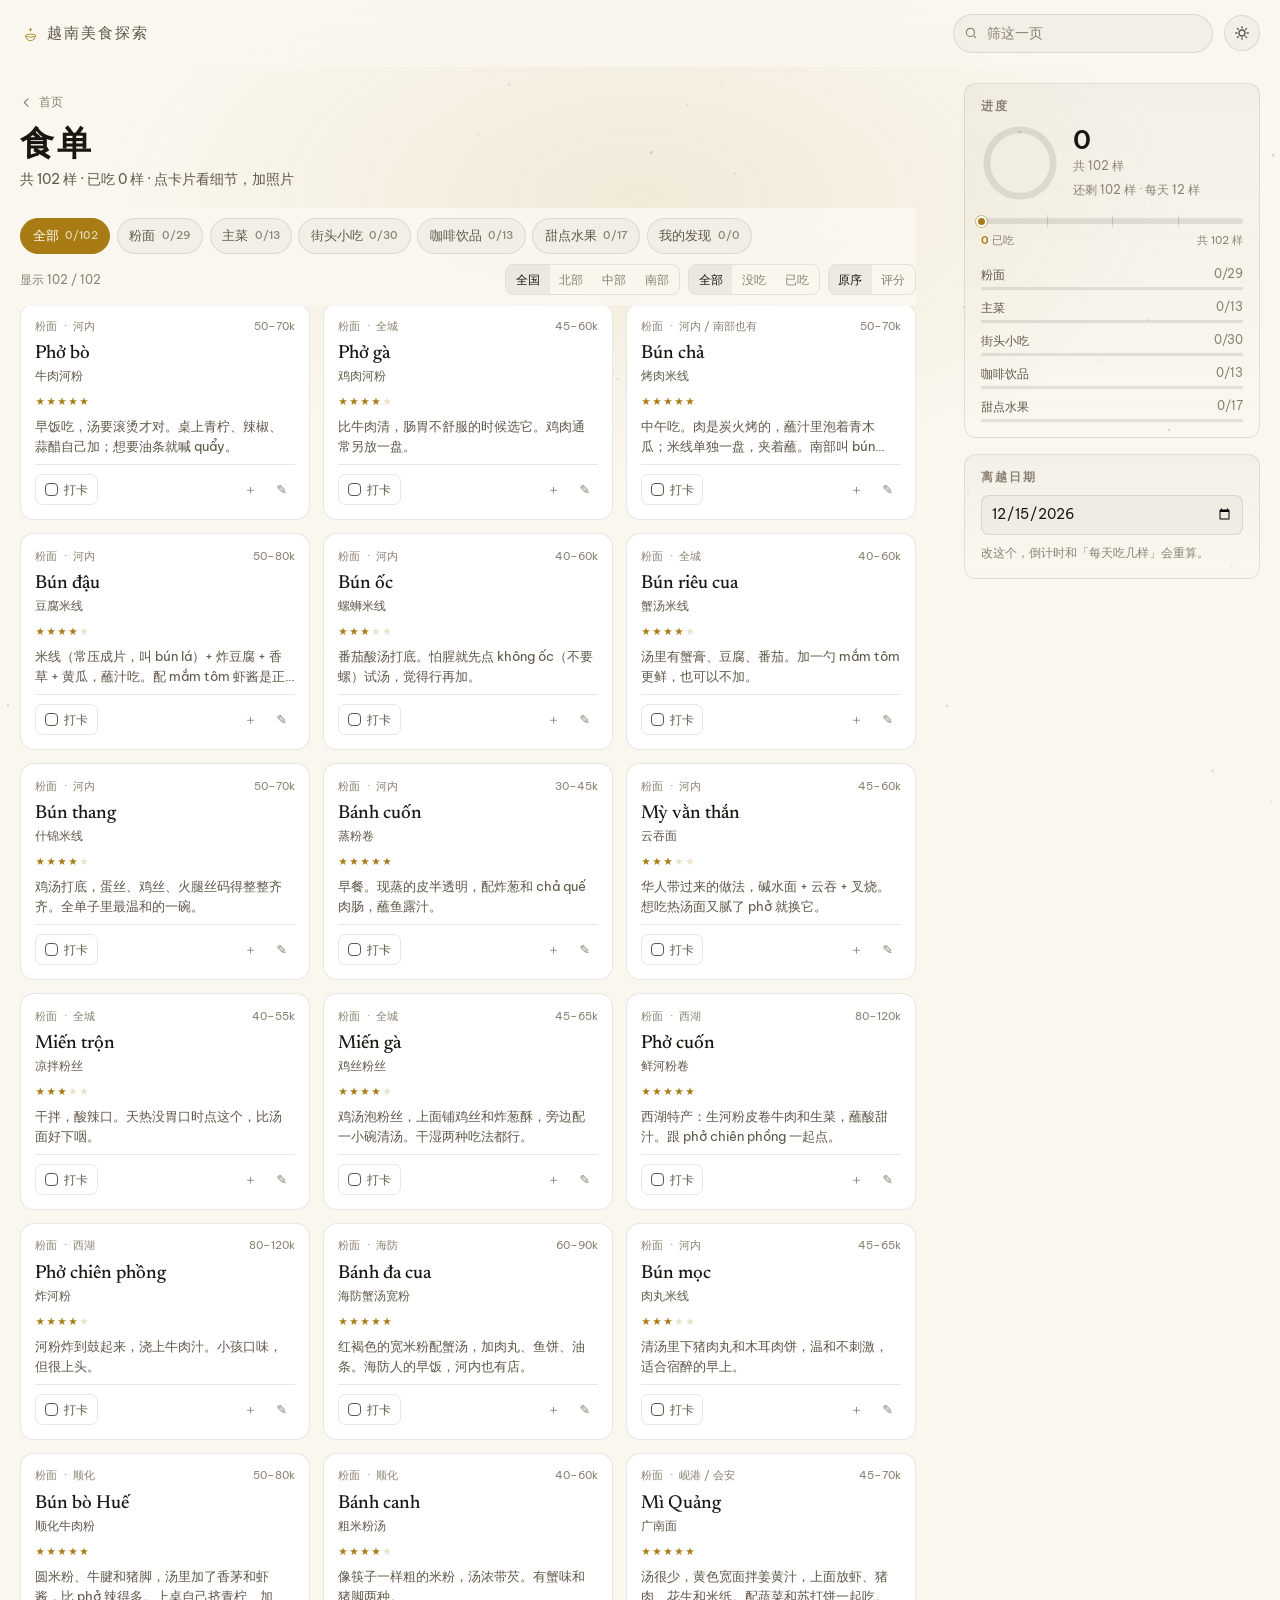
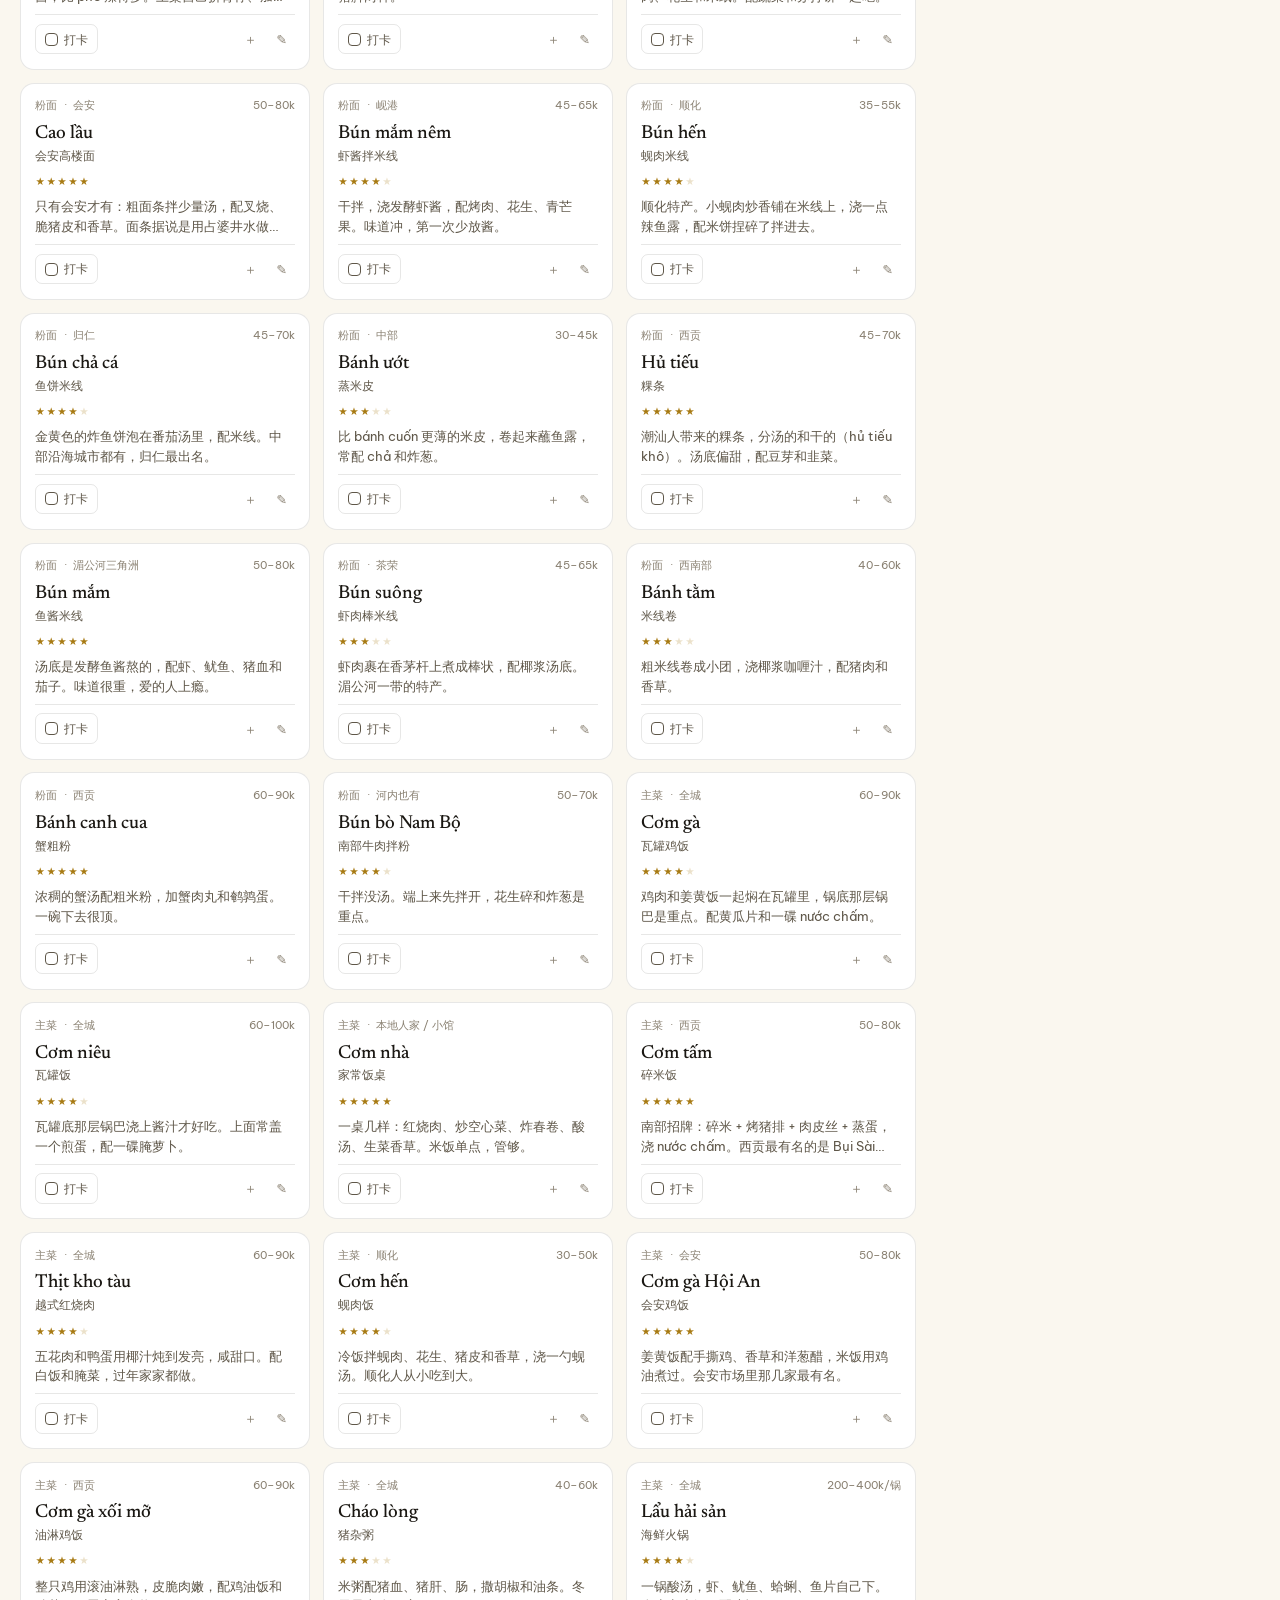
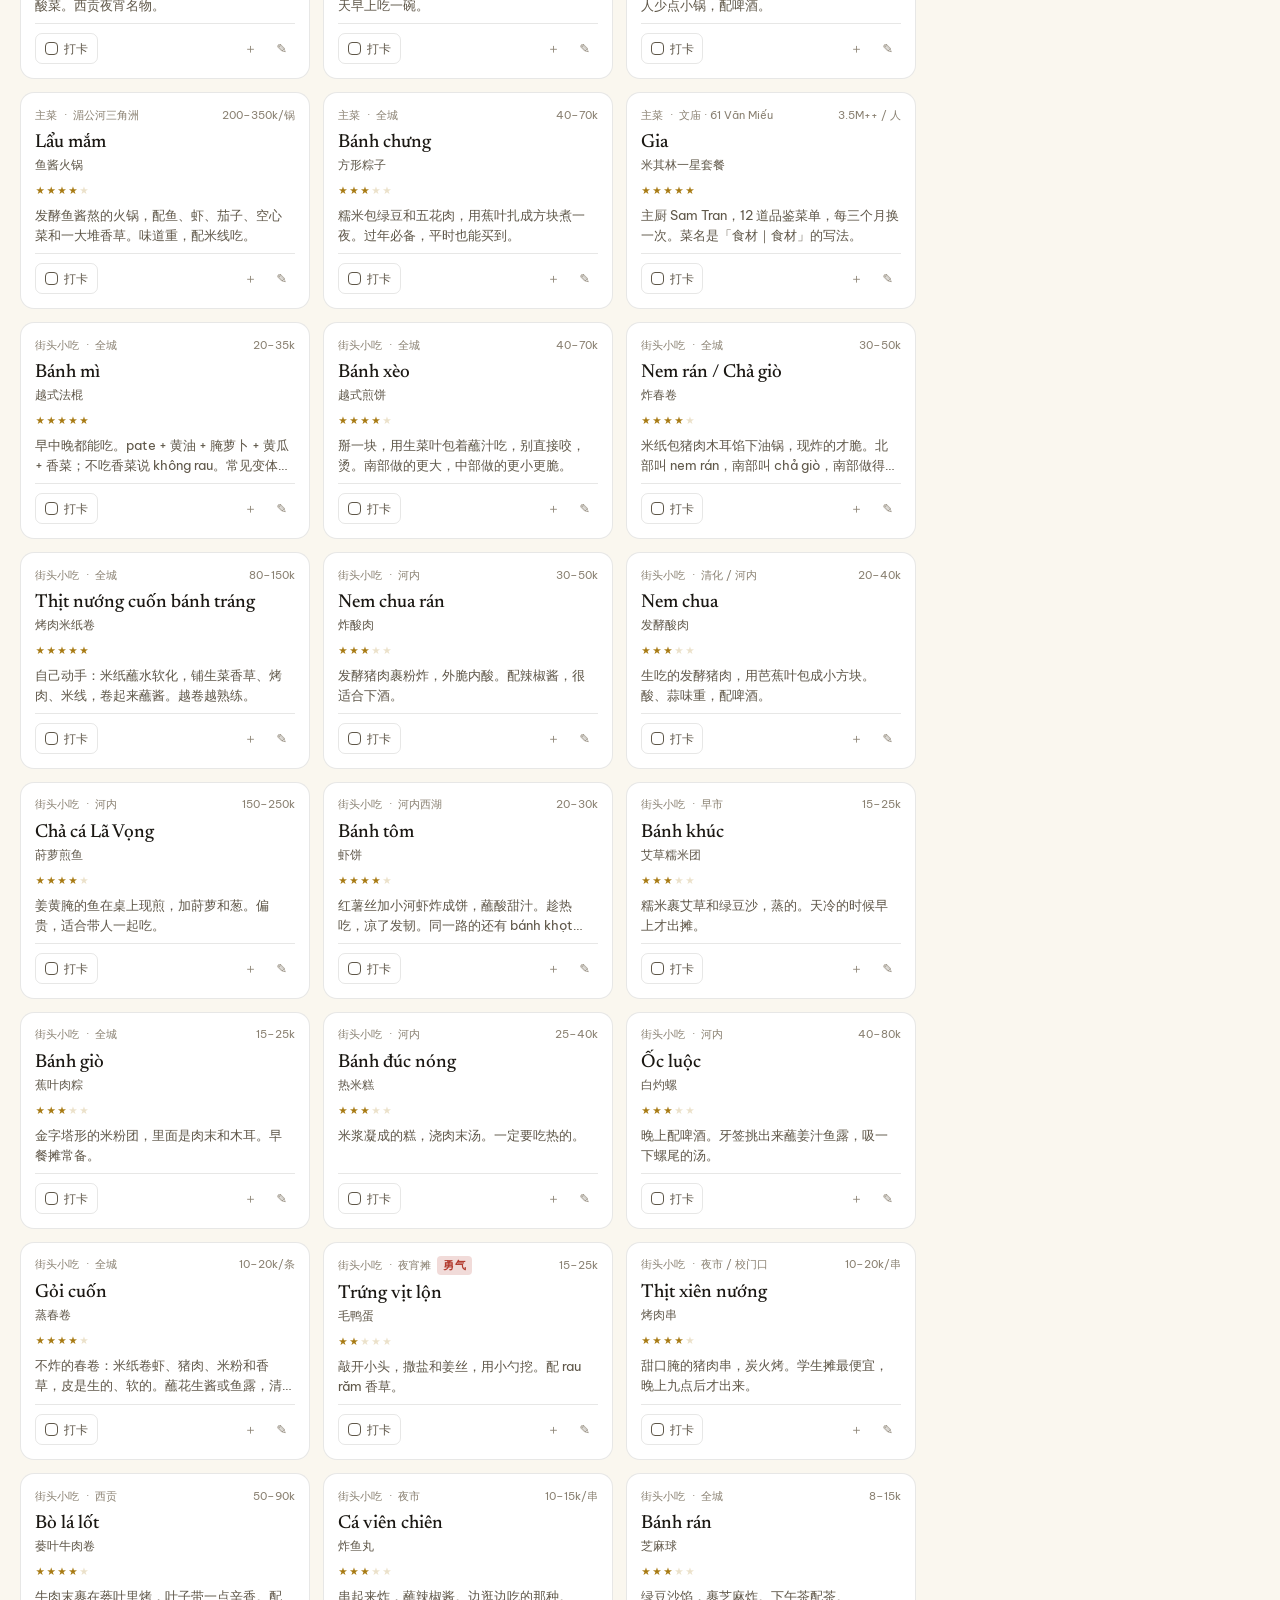
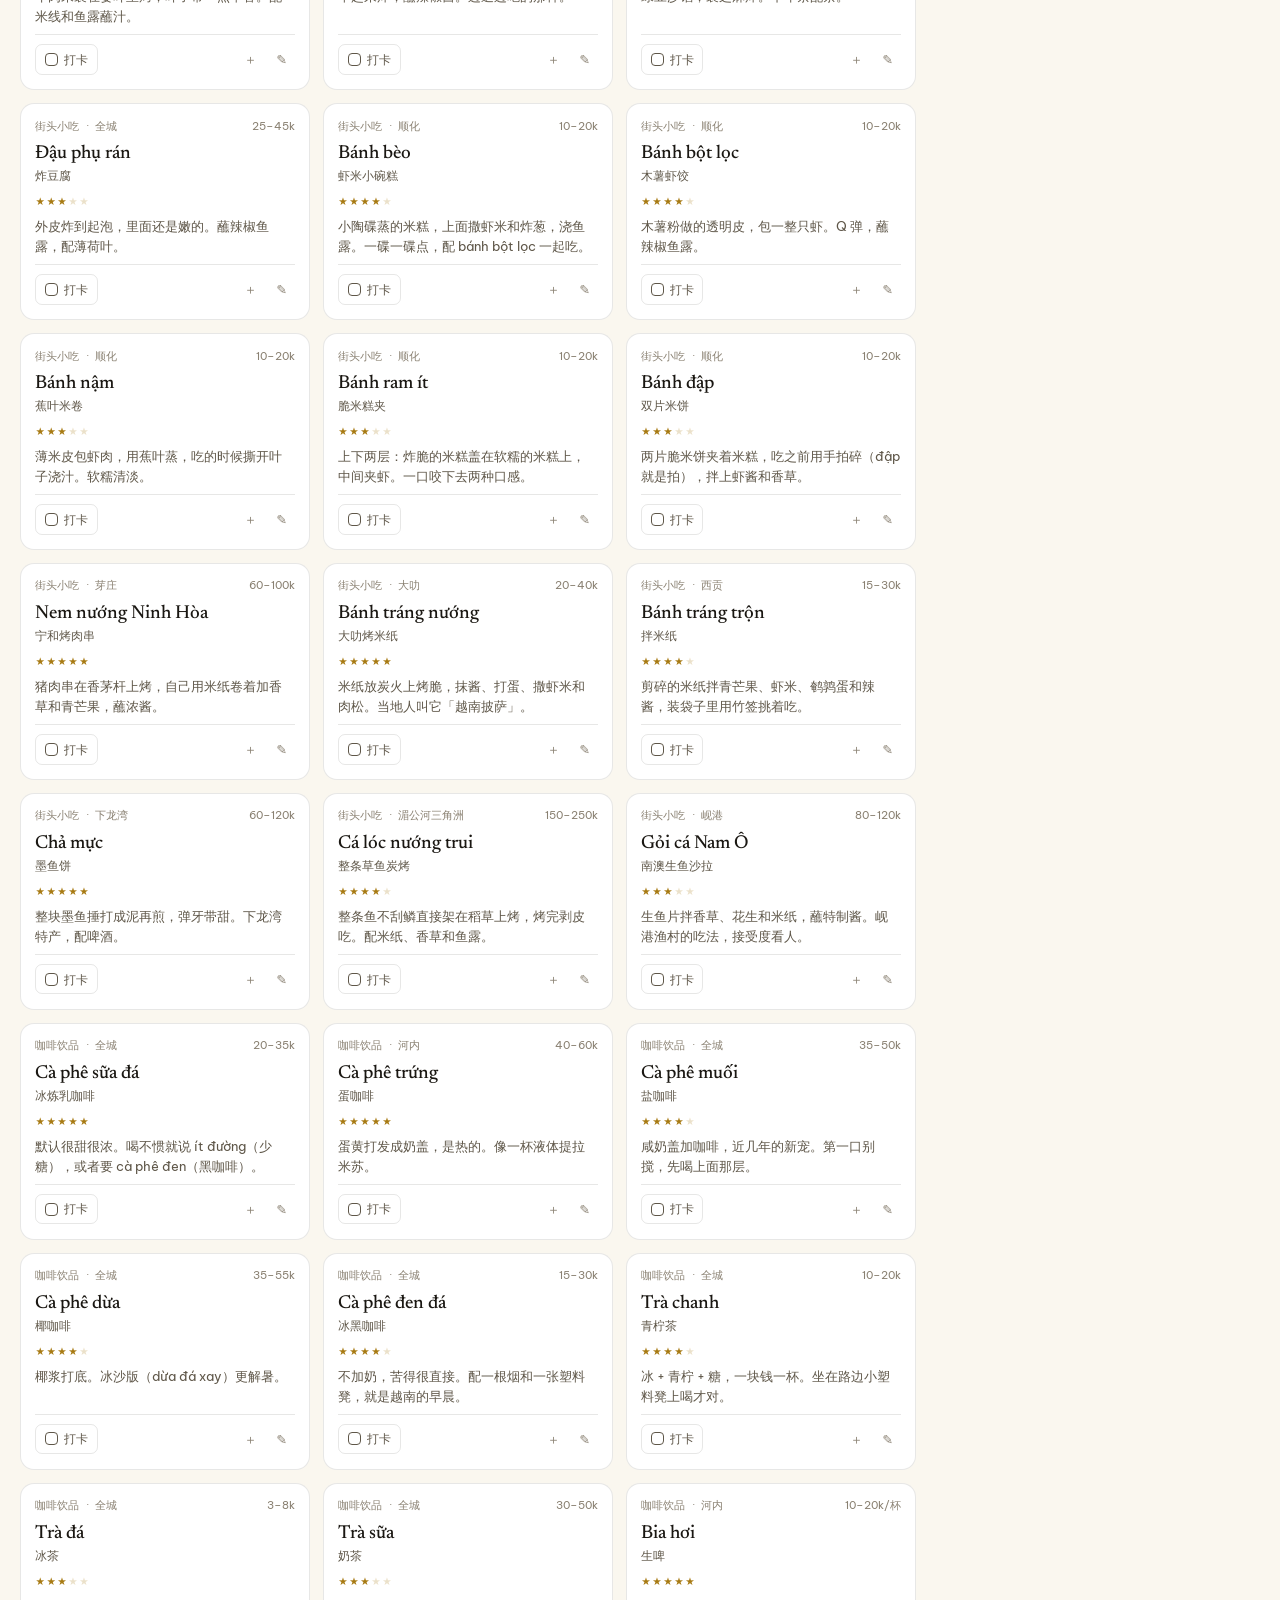
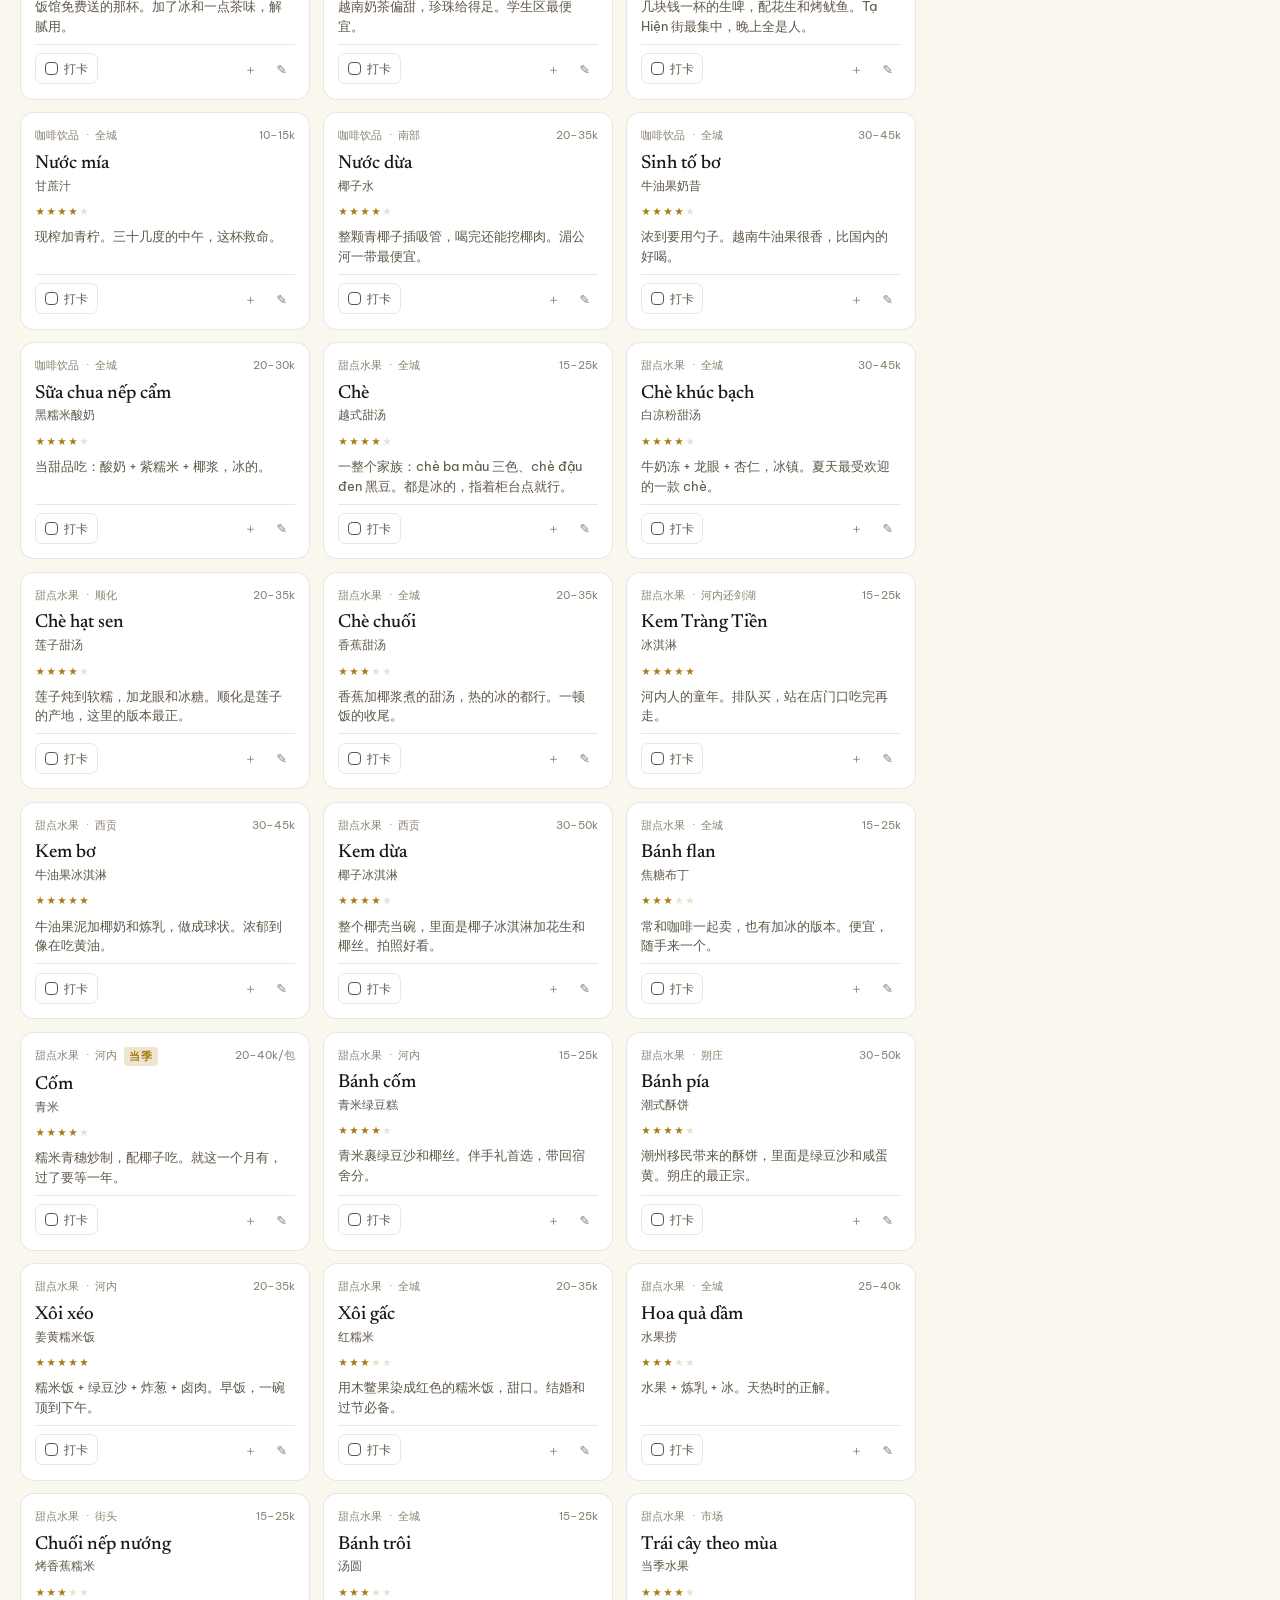
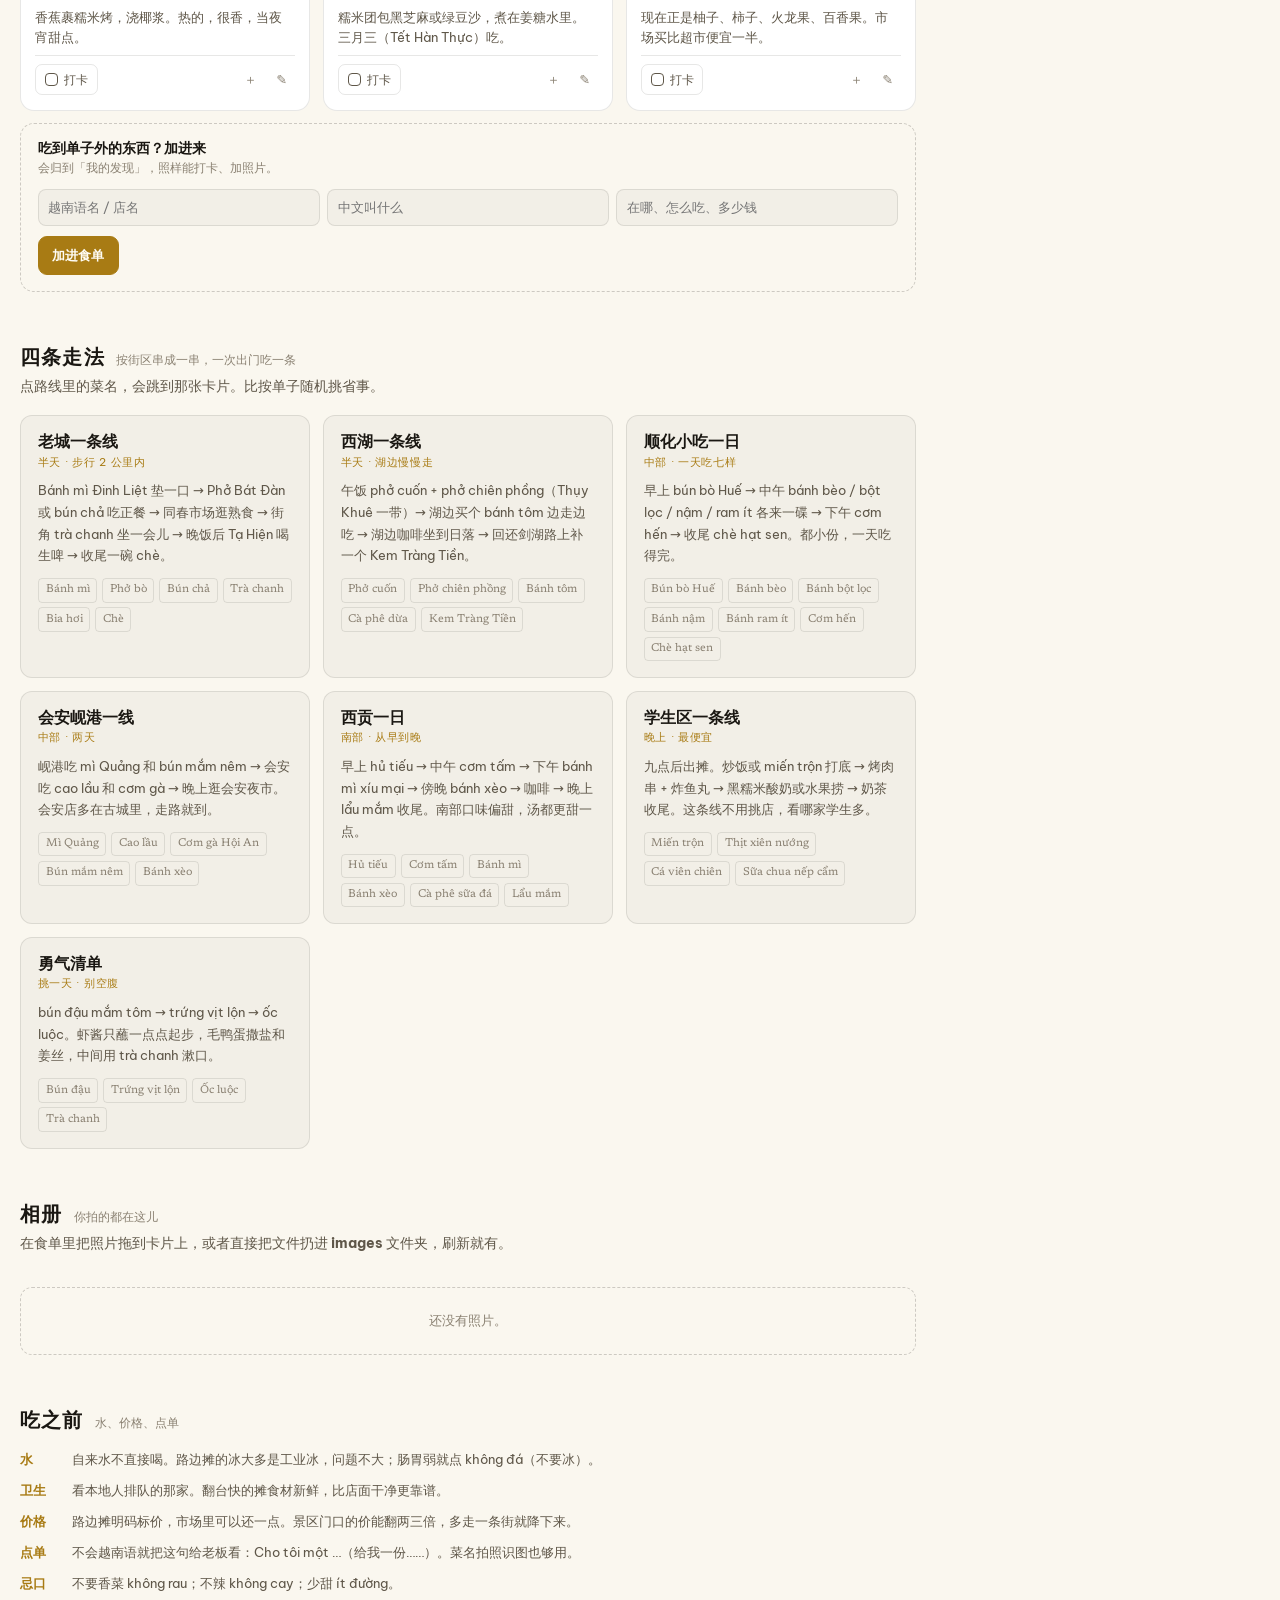
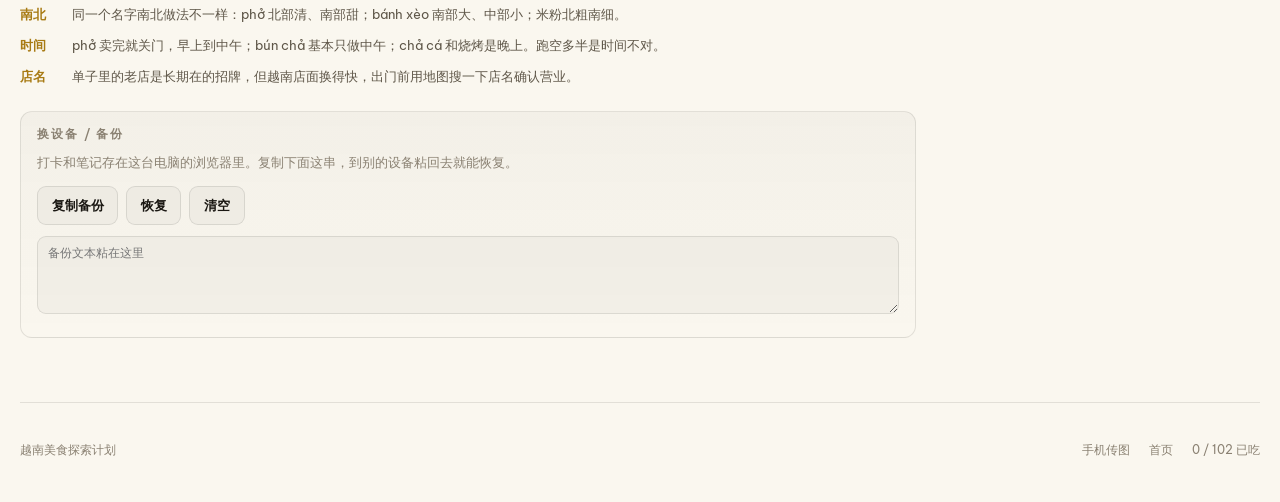
==== plan.html @ 971bc4b6 "越南食单 · 102 样越南吃食清单 静态站点，无框架无构建：首页进度、食单筛选/抽屉/相册、手机传图。 数据集中在 assets/data.js，附零依赖本地服务与照片加工脚本。  Co-Autho" ====
<!doctype html>
<html lang="zh-CN">
<head>
<meta charset="utf-8">
<meta name="viewport" content="width=device-width,initial-scale=1,viewport-fit=cover">
<title>食单 · 越南美食探索</title>
<meta name="theme-color" content="#0B0E0C">
<link rel="icon" href="assets/app.ico">
<link rel="preconnect" href="https://fonts.gstatic.com" crossorigin>
<link rel="stylesheet" href="https://fonts.googleapis.com/css2?family=Be+Vietnam+Pro:wght@300;400;500;600;700&family=Newsreader:wght@400;500;600&display=swap">
<link rel="stylesheet" href="assets/app.css">
<script>
  (function(){
    try{
      var s = localStorage.getItem("hn-theme");
      var d = s || (window.matchMedia("(prefers-color-scheme: dark)").matches ? "dark" : "light");
      document.documentElement.setAttribute("data-theme", d);
    }catch(e){ document.documentElement.setAttribute("data-theme","dark"); }
  })();
</script>
</head>
<body>
<canvas id="sky" aria-hidden="true"></canvas>
<div class="glow" aria-hidden="true"></div>

<header class="topbar">
  <a class="logotype" href="index.html">
    <svg viewBox="0 0 64 64" fill="none" aria-hidden="true">
      <path d="M32 8C32.9 14.2 34.8 16.1 41 17C34.8 17.9 32.9 19.8 32 26C31.1 19.8 29.2 17.9 23 17C29.2 16.1 31.1 14.2 32 8Z" fill="currentColor"/>
      <ellipse cx="32" cy="40" rx="19" ry="5.5" stroke="currentColor" stroke-width="3.2"/>
      <path d="M13 40a19 19 0 0 0 38 0" stroke="currentColor" stroke-width="3.2" stroke-linecap="round"/>
    </svg>
    <span class="lt">越南美食探索</span>
  </a>
  <div class="spacer"></div>
  <div class="search">
    <svg viewBox="0 0 24 24" fill="none" stroke="currentColor" stroke-width="2" aria-hidden="true">
      <circle cx="11" cy="11" r="7"/><path d="m20 20-3.5-3.5" stroke-linecap="round"/>
    </svg>
    <input id="q" type="search" placeholder="筛这一页" aria-label="按菜名筛选" autocomplete="off">
  </div>
  <button class="iconbtn" id="themeBtn" aria-label="切换主题">
    <svg viewBox="0 0 24 24" fill="none" stroke="currentColor" stroke-width="2" aria-hidden="true">
      <circle cx="12" cy="12" r="4.5"/><path d="M12 2.5v2M12 19.5v2M2.5 12h2M19.5 12h2M5.2 5.2l1.4 1.4M17.4 17.4l1.4 1.4M18.8 5.2l-1.4 1.4M6.6 17.4l-1.4 1.4" stroke-linecap="round"/>
    </svg>
  </button>
</header>

<div class="layout">
  <main id="list">
    <div class="page-head">
      <a class="crumb" href="index.html">
        <svg viewBox="0 0 24 24" fill="none" stroke="currentColor" stroke-width="2" aria-hidden="true">
          <path d="M15 5l-7 7 7 7" stroke-linecap="round" stroke-linejoin="round"/>
        </svg>
        首页
      </a>
      <h1>食单</h1>
      <p class="ph-sub" id="phSub">按街区筛，点卡片看细节，右下角加照片。</p>
    </div>

    <div class="toolbar">
      <div class="chips" id="chips" aria-label="按类别筛选"></div>
      <div class="tools-row">
        <span id="shown">—</span>
        <div class="seg" id="regionSeg" style="margin-left:auto">
          <button type="button" data-r="all" aria-pressed="true">全国</button>
          <button type="button" data-r="bac" aria-pressed="false">北部</button>
          <button type="button" data-r="trung" aria-pressed="false">中部</button>
          <button type="button" data-r="nam" aria-pressed="false">南部</button>
        </div>
        <div class="seg" id="viewSeg">
          <button type="button" data-v="all" aria-pressed="true">全部</button>
          <button type="button" data-v="left" aria-pressed="false">没吃</button>
          <button type="button" data-v="done" aria-pressed="false">已吃</button>
        </div>
        <div class="seg" id="sortSeg">
          <button type="button" data-s="default" aria-pressed="true">原序</button>
          <button type="button" data-s="rating" aria-pressed="false">评分</button>
        </div>
      </div>
    </div>

    <section class="grid" id="grid" aria-label="食单"></section>
    <p class="album-empty hidden" id="gridEmpty">这个筛选下什么都没有。</p>
    <div id="addWrap"></div>

    <section class="section" id="routes">
      <div class="section-head">
        <h2>四条走法</h2>
        <span class="sub">按街区串成一串，一次出门吃一条</span>
      </div>
      <p class="lead">点路线里的菜名，会跳到那张卡片。比按单子随机挑省事。</p>
      <div class="routes" id="routesWrap"></div>
    </section>

    <section class="section" id="album">
      <div class="section-head">
        <h2>相册</h2>
        <span class="sub">你拍的都在这儿</span>
      </div>
      <p class="lead">在食单里把照片拖到卡片上，或者直接把文件扔进 <b>images</b> 文件夹，刷新就有。</p>
      <div class="album" id="albumGrid"></div>
      <div class="album-empty" id="albumEmpty">还没有照片。</div>
    </section>

    <section class="section" id="about">
      <div class="section-head">
        <h2>吃之前</h2>
        <span class="sub">水、价格、点单</span>
      </div>
      <ul class="know" id="know"></ul>

      <div class="panel" style="margin-top:1.4rem">
        <h3>换设备 / 备份</h3>
        <p style="font-size:.8rem;color:var(--fg-3);line-height:1.65;margin-bottom:.8rem">
          打卡和笔记存在这台电脑的浏览器里。复制下面这串，到别的设备粘回去就能恢复。
        </p>
        <div class="drawer-actions">
          <button class="btn" type="button" id="btnCopy">复制备份</button>
          <button class="btn" type="button" id="btnRestore">恢复</button>
          <button class="btn" type="button" id="btnClear">清空</button>
        </div>
        <textarea id="backupBox" placeholder="备份文本粘在这里"
          style="width:100%;margin-top:.7rem;min-height:78px;resize:vertical;font-family:ui-monospace,Menlo,monospace;font-size:.72rem;background:var(--panel);border:1px solid var(--line);border-radius:9px;padding:.55rem .6rem;color:var(--fg)"></textarea>
      </div>
    </section>
  </main>

  <aside class="side">
    <div class="panel">
      <h3>进度</h3>
      <div class="ring-wrap">
        <svg class="ring" viewBox="0 0 80 80" aria-hidden="true">
          <circle class="tr" cx="40" cy="40" r="34"/>
          <circle class="ba" id="ringBar" cx="40" cy="40" r="34"
                  stroke-dasharray="213.63" stroke-dashoffset="213.63"/>
        </svg>
        <div class="ring-num">
          <b id="doneNum">0</b>
          <span>共 <span id="totalNum">52</span> 样</span>
          <span id="daysNum" style="display:block;margin-top:.2rem"></span>
        </div>
      </div>
      <div class="axis">
        <div class="axis-track">
          <i class="axis-fill" id="axisFill"></i>
          <i class="axis-tick" style="left:25%"></i>
          <i class="axis-tick" style="left:50%"></i>
          <i class="axis-tick" style="left:75%"></i>
          <b class="axis-dot" id="axisDot"></b>
        </div>
        <div class="axis-meta">
          <span><b id="axisDone">0</b> 已吃</span>
          <span id="axisTotal">共 0 样</span>
        </div>
      </div>
      <div class="bars" id="bars"></div>
    </div>

    <div class="panel">
      <h3>离越日期</h3>
      <input type="date" id="target" aria-label="离越日期"
        style="width:100%;padding:.45rem .55rem;font:inherit;font-size:.85rem;color:var(--fg);background:var(--panel);border:1px solid var(--line);border-radius:8px">
      <p style="font-size:.75rem;color:var(--fg-3);margin-top:.5rem;line-height:1.6">改这个，倒计时和「每天吃几样」会重算。</p>
    </div>
  </aside>
</div>

<footer>
  <span>越南美食探索计划</span>
  <span class="fsp"></span>
  <a href="upload.html">手机传图</a>
  <a href="index.html">首页</a>
  <span id="fCount"></span>
</footer>

<div class="scrim" id="scrim"></div>
<aside class="drawer" id="drawer" role="dialog" aria-modal="true" aria-labelledby="drawerTitle"></aside>

<script src="assets/data.js"></script>
<script src="assets/app.js"></script>
<script src="assets/plan.js"></script>
</body>
</html>
---- assets/app.css ----
/* ═══════════════════════════════════════════════
   越南食单 · 样式
   骨架参考星辰阁：星野底、居中徽记、入口卡片、右侧面板。
   配色取自河内夜市：黑绿夜底 + 招牌金 + 辣椒红 + 搪瓷绿。
   ═══════════════════════════════════════════════ */

:root{
  --bg:#0B0E0C;
  --bg-2:#101511;
  --panel:rgba(255,255,255,.045);
  --panel-2:rgba(255,255,255,.075);
  --card-bg:#111610;
  --card-hover:#161D15;
  --solid:#141A15;
  --line:rgba(255,255,255,.10);
  --line-2:rgba(255,255,255,.19);
  --fg:#F2EEE4;
  --fg-2:#A8A395;
  --fg-3:#74776B;
  --gold:#D9A94A;
  --gold-2:#F0CE86;
  --chili:#E4654E;
  --jade:#54BA97;
  --shadow:0 26px 70px -34px rgba(0,0,0,.95);
  --r:14px;
  --f-ui:"Be Vietnam Pro","PingFang SC","Microsoft YaHei",system-ui,-apple-system,sans-serif;
  --f-vn:"Newsreader","Be Vietnam Pro","Songti SC",Georgia,serif;
  --f-sign:"Songti SC","Noto Serif SC","Source Han Serif SC","SimSun",serif;
  color-scheme:dark;
}
@media (prefers-color-scheme: light){
  :root:not([data-theme="dark"]){
    --bg:#FAF7EF; --bg-2:#FFFFFF; --panel:rgba(26,23,18,.032); --panel-2:rgba(26,23,18,.06);
    --card-bg:#FFFFFF; --card-hover:#FFFDF6;
    --solid:#FFFFFF; --line:rgba(26,23,18,.10); --line-2:rgba(26,23,18,.20);
    --fg:#1A1712; --fg-2:#5F5749; --fg-3:#8A8172;
    --gold:#A87B14; --gold-2:#8A6410; --chili:#B23A2E; --jade:#12654A;
    --shadow:0 22px 55px -36px rgba(26,23,18,.6);
    color-scheme:light;
  }
}
:root[data-theme="light"]{
  --bg:#FAF7EF; --bg-2:#FFFFFF; --panel:rgba(26,23,18,.032); --panel-2:rgba(26,23,18,.06);
  --card-bg:#FFFFFF; --card-hover:#FFFDF6;
  --solid:#FFFFFF; --line:rgba(26,23,18,.10); --line-2:rgba(26,23,18,.20);
  --fg:#1A1712; --fg-2:#5F5749; --fg-3:#8A8172;
  --gold:#A87B14; --gold-2:#8A6410; --chili:#B23A2E; --jade:#12654A;
  --shadow:0 22px 55px -36px rgba(26,23,18,.6);
  color-scheme:light;
}

*,*::before,*::after{box-sizing:border-box}
html{scroll-behavior:smooth;overflow-x:hidden}
body{
  margin:0;background:var(--bg);color:var(--fg);
  font-family:var(--f-ui);font-size:16px;line-height:1.6;
  -webkit-font-smoothing:antialiased;
  padding-left:max(16px,env(safe-area-inset-left,0px));
  padding-right:max(16px,env(safe-area-inset-right,0px));
  overflow-x:hidden;
}
h1,h2,h3{margin:0;line-height:1.18;text-wrap:balance}
p{margin:0}
ul,ol{margin:0;padding:0;list-style:none}
a{color:inherit;text-decoration:none}
button{font:inherit;color:inherit;background:none;border:0;cursor:pointer}
img{display:block;max-width:100%}
:focus-visible{outline:2px solid var(--gold);outline-offset:3px;border-radius:6px}

/* ── 背景 ── */
#sky{position:fixed;inset:0;width:100%;height:100%;z-index:0;pointer-events:none;opacity:.85}
.glow{
  position:fixed;inset:0;z-index:0;pointer-events:none;
  background:
    radial-gradient(60% 45% at 50% 22%, color-mix(in srgb, var(--gold) 9%, transparent), transparent 70%),
    radial-gradient(120% 80% at 50% 120%, rgba(0,0,0,.55), transparent 60%);
}
:root[data-theme="light"] .glow{
  background:
    radial-gradient(60% 45% at 50% 22%, color-mix(in srgb, var(--gold) 10%, transparent), transparent 70%);
}

/* ── 顶栏 ── */
.topbar{
  position:sticky;top:0;z-index:40;
  display:flex;align-items:center;gap:.7rem;
  max-width:1240px;margin:0 auto;
  padding-block:.85rem;
  background:color-mix(in srgb, var(--bg) 82%, transparent);
  backdrop-filter:blur(14px);
}
.logotype{
  display:inline-flex;align-items:center;gap:.5rem;
  flex:0 1 auto;min-width:0;
  font-family:var(--f-sign);font-size:.95rem;letter-spacing:.14em;color:var(--fg-2);
  padding:.35rem .1rem;transition:color .2s;
}
.logotype .lt{white-space:nowrap}
.logotype:hover{color:var(--fg)}
.logotype svg{width:17px;height:17px;flex:0 0 auto;color:var(--gold)}
.spacer{flex:1}

.search{position:relative;flex:1 1 200px;min-width:0;max-width:260px}
.search input{
  width:100%;padding:.5rem .7rem .5rem 2.1rem;
  font:inherit;font-size:.85rem;color:var(--fg);
  background:var(--panel);border:1px solid var(--line);border-radius:999px;
  transition:border-color .2s,background .2s;
}
.search input::placeholder{color:var(--fg-3)}
.search input:focus{
  outline:none;border-color:var(--line-2);background:var(--panel-2);
}
.search svg{
  position:absolute;left:.72rem;top:50%;transform:translateY(-50%);
  width:14px;height:14px;color:var(--fg-3);pointer-events:none;
}
.suggest{
  position:absolute;top:calc(100% + .45rem);left:0;right:0;z-index:60;
  background:var(--solid);border:1px solid var(--line);border-radius:12px;
  box-shadow:var(--shadow);overflow:hidden;
}
.suggest button{
  display:flex;align-items:baseline;gap:.6rem;width:100%;text-align:left;
  padding:.55rem .75rem;border-bottom:1px solid var(--line);
}
.suggest button:last-child{border-bottom:0}
.suggest button:hover,.suggest button[aria-selected="true"]{background:var(--panel-2)}
.suggest .sv{font-family:var(--f-vn);font-size:.95rem}
.suggest .sz{font-size:.75rem;color:var(--fg-3);margin-left:auto;white-space:nowrap}
.suggest .empty{padding:.7rem .75rem;font-size:.8rem;color:var(--fg-3)}

.iconbtn{
  flex:0 0 auto;display:grid;place-items:center;
  width:36px;height:36px;border-radius:999px;
  border:1px solid var(--line);background:var(--panel);
  color:var(--fg-2);transition:.2s;
}
.iconbtn:hover{border-color:var(--line-2);color:var(--fg);background:var(--panel-2)}
.iconbtn svg{width:16px;height:16px}

@media (max-width:640px){
  .logotype .lt{display:none}
  .search{max-width:none;flex:1 1 auto}
}

/* ── 版式 ── */
.layout{
  position:relative;z-index:1;
  max-width:1240px;margin:0 auto;
  display:grid;grid-template-columns:minmax(0,1fr);
  gap:2rem;
  padding-block:1rem 4rem;
}
@media (min-width:1080px){
  .layout{grid-template-columns:minmax(0,1fr) 296px;gap:3rem}
}
/* 首页：左右各留一栏，中间那栏严格对齐屏幕中线 */
@media (min-width:1300px){
  .layout-home{
    max-width:1400px;
    grid-template-columns:280px minmax(0,1fr) 280px;
    gap:2rem;
  }
  .layout-home > .stage{grid-column:2}
  .layout-home > .side{grid-column:3}
}
@media (min-width:1300px){
  body.home .topbar,
  body.home footer{max-width:1400px}
}

/* ═══ 首页 ═══ */
.stage{
  display:flex;flex-direction:column;align-items:center;
  padding-block:clamp(1.5rem,6vh,4rem) 2rem;
  text-align:center;
}
.mark{width:74px;height:74px;color:var(--gold);margin-bottom:1.3rem;
  filter:drop-shadow(0 0 22px color-mix(in srgb, var(--gold) 42%, transparent));
  animation:float 7s ease-in-out infinite}
@keyframes float{0%,100%{transform:translateY(0)}50%{transform:translateY(-7px)}}

.site-title{
  font-family:var(--f-sign);
  font-size:clamp(2.5rem,7.4vw,3.9rem);
  font-weight:600;letter-spacing:.2em;text-indent:.2em;
  color:var(--fg);
}
.tagline{
  margin-top:.75rem;font-size:.86rem;letter-spacing:.16em;
  color:var(--fg-3);
}
.stage-rule{
  width:min(560px,100%);height:1px;margin:1.9rem 0;
  background:linear-gradient(90deg,transparent,var(--line-2),transparent);
}

.entries{
  display:grid;gap:.85rem;width:100%;max-width:730px;
  grid-template-columns:repeat(3,minmax(0,1fr));
}
@media (max-width:620px){ .entries{grid-template-columns:1fr} }

.entry{
  position:relative;display:flex;flex-direction:column;gap:.3rem;
  padding:1.15rem 1.1rem 1.2rem;text-align:left;
  border:1px solid var(--line);border-radius:var(--r);
  background:var(--panel);
  transition:transform .25s cubic-bezier(.2,.7,.3,1),border-color .25s,background .25s,box-shadow .25s;
  overflow:hidden;
}
.entry::after{
  content:"";position:absolute;inset:0;border-radius:var(--r);
  background:radial-gradient(120% 90% at 50% 0%, color-mix(in srgb, var(--gold) 12%, transparent), transparent 65%);
  opacity:0;transition:opacity .3s;pointer-events:none;
}
.entry:hover{transform:translateY(-4px);border-color:color-mix(in srgb, var(--gold) 50%, var(--line));box-shadow:var(--shadow)}
.entry:hover::after{opacity:1}
.entry .en{font-size:1.02rem;font-weight:600}
.entry .ec{font-size:.76rem;color:var(--fg-3);letter-spacing:.04em}
.entry .en em{
  font-style:normal;font-size:.7rem;color:var(--gold);
  margin-left:.45rem;letter-spacing:.08em;font-variant-numeric:tabular-nums;
}

.subnav{
  display:flex;flex-wrap:wrap;justify-content:center;gap:.4rem .9rem;
  margin-top:1.7rem;font-size:.86rem;
}
.subnav a{
  padding:.35rem .2rem;color:var(--fg-2);border-bottom:1px solid transparent;
  transition:.2s;
}
.subnav a:hover{color:var(--fg);border-bottom-color:var(--gold)}
.subnav a .k{
  font-size:.72rem;color:var(--fg-3);border:1px solid var(--line);
  padding:.05rem .32rem;border-radius:4px;margin-left:.3rem;
}

/* 今日推荐 */
.picks{width:100%;max-width:820px;margin-top:2.6rem;text-align:left}
.picks h2{
  font-size:.74rem;letter-spacing:.2em;color:var(--fg-3);
  font-weight:600;text-transform:uppercase;
}
.pick-row{
  display:grid;gap:.65rem;margin-top:.8rem;
  grid-template-columns:repeat(3,minmax(0,1fr));
}
@media (max-width:620px){ .pick-row{grid-template-columns:repeat(2,minmax(0,1fr))} }
.pick{
  display:flex;flex-direction:column;gap:.15rem;
  padding:.7rem .8rem;border:1px solid var(--line);border-radius:10px;
  background:var(--panel);transition:.2s;text-align:left;
}
.pick:hover{border-color:var(--line-2);background:var(--panel-2);transform:translateY(-2px)}
.pick .pv{font-family:var(--f-vn);font-size:1rem}
.pick .pz{font-size:.72rem;color:var(--fg-3)}

/* ── 右侧面板 ── */
.side{display:flex;flex-direction:column;gap:1rem}
@media (min-width:1080px){
  .side{position:sticky;top:calc(env(safe-area-inset-top,0px) + 4.6rem);align-self:start}
}
.panel{
  border:1px solid var(--line);border-radius:12px;padding:.95rem 1rem;
  background:linear-gradient(180deg,var(--panel),transparent);
}
.panel h3{
  font-size:.74rem;letter-spacing:.16em;color:var(--fg-3);
  font-weight:600;text-transform:uppercase;margin-bottom:.7rem;
}
.ring-wrap{display:flex;align-items:center;gap:.9rem}
.ring{width:78px;height:78px;flex:0 0 auto;transform:rotate(-90deg)}
.ring circle{fill:none;stroke-width:7}
.ring .tr{stroke:var(--line)}
.ring .ba{stroke:var(--gold);stroke-linecap:round;transition:stroke-dashoffset .7s cubic-bezier(.2,.7,.3,1)}
.ring-num{font-variant-numeric:tabular-nums}
.ring-num b{display:block;font-size:1.6rem;font-weight:600;line-height:1}
.ring-num span{font-size:.72rem;color:var(--fg-3)}

/* 进度轴 */
.axis{margin-top:1rem}
.axis-track{
  position:relative;height:6px;border-radius:3px;background:var(--line);
}
.axis-fill{
  position:absolute;left:0;top:0;bottom:0;width:0;border-radius:3px;
  background:linear-gradient(90deg, color-mix(in srgb, var(--gold) 55%, transparent), var(--gold));
  transition:width .7s cubic-bezier(.2,.7,.3,1);
}
.axis-dot{
  position:absolute;top:50%;left:0;width:11px;height:11px;
  margin:-5.5px 0 0 -5.5px;border-radius:50%;
  background:var(--gold);border:2px solid var(--card-bg);
  box-shadow:0 0 0 1px color-mix(in srgb, var(--gold) 50%, transparent);
  transition:left .7s cubic-bezier(.2,.7,.3,1);
}
.axis-tick{
  position:absolute;top:-3px;width:1px;height:12px;
  background:var(--line-2);opacity:.7;
}
.axis-meta{
  display:flex;justify-content:space-between;margin-top:.5rem;
  font-size:.7rem;color:var(--fg-3);font-variant-numeric:tabular-nums;
}
.axis-meta b{color:var(--gold);font-weight:600}

.bars{display:flex;flex-direction:column;gap:.5rem;margin-top:.95rem}
.bar-row{display:grid;grid-template-columns:1fr auto;gap:.15rem .5rem;font-size:.76rem;color:var(--fg-2)}
.bar-track{grid-column:1/-1;height:3px;border-radius:2px;background:var(--line);overflow:hidden}
.bar-fill{display:block;height:100%;background:var(--gold);border-radius:2px;transition:width .7s cubic-bezier(.2,.7,.3,1)}
.bar-row .n{font-variant-numeric:tabular-nums;color:var(--fg-3);font-size:.72rem}

.recent{display:flex;flex-direction:column;gap:.1rem}
.recent li{
  display:flex;justify-content:space-between;gap:.5rem;align-items:baseline;
  padding:.36rem 0;font-size:.8rem;border-bottom:1px solid var(--line);
}
.recent li:last-child{border-bottom:0}
.recent .rn{font-family:var(--f-vn);font-size:.88rem;min-width:0;overflow:hidden;text-overflow:ellipsis;white-space:nowrap}
.recent .rt{color:var(--fg-3);font-size:.7rem;flex:0 0 auto;font-variant-numeric:tabular-nums}
.recent .none{color:var(--fg-3);font-size:.8rem;padding:.3rem 0}

/* ═══ 食单页 ═══ */
.page-head{padding-block:.5rem 1.1rem}
.crumb{
  display:inline-flex;align-items:center;gap:.35rem;
  font-size:.78rem;color:var(--fg-3);margin-bottom:.7rem;
}
.crumb:hover{color:var(--fg)}
.crumb svg{width:13px;height:13px}
.page-head h1{
  font-family:var(--f-sign);font-size:clamp(1.6rem,4vw,2.1rem);
  font-weight:600;letter-spacing:.1em;
}
.page-head .ph-sub{margin-top:.35rem;font-size:.85rem;color:var(--fg-2)}

.toolbar{
  position:sticky;top:calc(env(safe-area-inset-top,0px) + 3.65rem);z-index:30;
  display:flex;flex-direction:column;gap:.55rem;
  padding-block:.6rem .7rem;margin-bottom:-.2rem;
  background:color-mix(in srgb, var(--bg) 88%, transparent);
  backdrop-filter:blur(14px);
}
.chips{display:flex;gap:.4rem;overflow-x:auto;scrollbar-width:none;padding-bottom:2px}
.chips::-webkit-scrollbar{display:none}
.chip{
  flex:0 0 auto;display:inline-flex;align-items:center;gap:.4rem;
  padding:.4rem .72rem;border-radius:999px;white-space:nowrap;
  border:1px solid var(--line);background:var(--panel);color:var(--fg-2);
  font-size:.82rem;font-weight:500;transition:.2s;
}
.chip:hover{border-color:var(--line-2);color:var(--fg)}
.chip[aria-pressed="true"]{background:var(--gold);border-color:var(--gold);color:#1A1408}
:root[data-theme="light"] .chip[aria-pressed="true"]{color:#FFFDF6}
.chip .cnt{font-size:.7rem;opacity:.7;font-variant-numeric:tabular-nums}
.tools-row{display:flex;align-items:center;gap:.5rem;flex-wrap:wrap;font-size:.78rem;color:var(--fg-3)}
.seg{display:inline-flex;border:1px solid var(--line);border-radius:8px;overflow:hidden}
.seg button{padding:.3rem .6rem;font-size:.75rem;color:var(--fg-3);transition:.2s}
.seg button[aria-pressed="true"]{background:var(--panel-2);color:var(--fg)}
.seg button:hover{color:var(--fg)}

.grid{
  display:grid;gap:.8rem;
  grid-template-columns:repeat(auto-fill,minmax(min(100%,252px),1fr));
  align-items:stretch;
}

.card{
  position:relative;display:flex;flex-direction:column;
  border:1px solid var(--line);border-radius:var(--r);
  background:var(--card-bg);overflow:hidden;
  transition:border-color .22s,background .22s,transform .22s,box-shadow .22s;
  animation:cardIn .45s both;
}
@keyframes cardIn{from{opacity:0;transform:translateY(8px)}to{opacity:1;transform:none}}
.card:hover{border-color:var(--line-2);background:var(--card-hover);transform:translateY(-2px)}
.card.done{border-color:color-mix(in srgb, var(--jade) 55%, var(--line))}
.card.done::before{
  content:"";position:absolute;inset:0;border-radius:var(--r);pointer-events:none;
  background:linear-gradient(180deg,color-mix(in srgb, var(--jade) 7%, transparent),transparent 55%);
}

.photo{position:relative;aspect-ratio:4/3;background:#000;overflow:hidden;cursor:zoom-in}
.photo img{width:100%;height:100%;object-fit:cover;transition:transform .5s cubic-bezier(.2,.7,.3,1)}
.card:hover .photo img{transform:scale(1.04)}
.photo .del{
  position:absolute;top:.4rem;right:.4rem;width:24px;height:24px;border-radius:999px;
  display:grid;place-items:center;font-size:.9rem;line-height:1;
  background:rgba(0,0,0,.55);color:#fff;opacity:0;transition:opacity .2s;
}
.card:hover .photo .del{opacity:1}
.photo .del:hover{background:var(--chili)}

.card-body{padding:.85rem .9rem .9rem;display:flex;flex-direction:column;gap:.45rem;flex:1}
.card-top{display:flex;align-items:center;gap:.4rem;font-size:.68rem;color:var(--fg-3)}
.card-top .dot{width:2px;height:2px;border-radius:50%;background:currentColor}
.card-top .price{margin-left:auto;font-variant-numeric:tabular-nums}
.badge{
  padding:.06rem .34rem;border-radius:4px;font-size:.66rem;font-weight:600;letter-spacing:.06em;
  background:color-mix(in srgb, var(--chili) 18%, transparent);color:var(--chili);
}
.badge.season{background:color-mix(in srgb, var(--gold) 20%, transparent);color:var(--gold)}

.card-names{display:flex;flex-direction:column;gap:.02rem}
.card-names .vn{font-family:var(--f-vn);font-size:1.18rem;font-weight:500;line-height:1.25}
.card-names .zh{font-size:.78rem;color:var(--fg-2)}
.card-tip{
  font-size:.8rem;color:var(--fg-2);line-height:1.55;
  display:-webkit-box;-webkit-line-clamp:2;-webkit-box-orient:vertical;overflow:hidden;
}
.stars{display:inline-flex;gap:1px;color:var(--gold);font-size:.66rem;letter-spacing:.05em}
.stars i{font-style:normal;opacity:.22}
.stars i.on{opacity:1}

.card-foot{
  display:flex;align-items:center;gap:.4rem;margin-top:auto;padding-top:.55rem;
  border-top:1px solid var(--line);
}
.tickbtn{
  display:inline-flex;align-items:center;gap:.35rem;
  padding:.3rem .55rem;border-radius:7px;font-size:.75rem;
  border:1px solid var(--line);color:var(--fg-2);transition:.2s;
}
.tickbtn:hover{border-color:var(--line-2);color:var(--fg)}
.card.done .tickbtn{background:color-mix(in srgb, var(--jade) 16%, transparent);border-color:transparent;color:var(--jade);font-weight:600}
.tickbtn .box{
  width:13px;height:13px;border-radius:4px;border:1.5px solid currentColor;
  display:grid;place-items:center;font-size:.6rem;line-height:1;
}
.card.done .tickbtn .box{background:var(--jade);border-color:var(--jade);color:#06120D}
.card.done .tickbtn .box::after{content:"✓"}
.tickbtn.stamp{animation:stamp .35s cubic-bezier(.3,1.6,.5,1)}
@keyframes stamp{0%{transform:scale(1)}45%{transform:scale(.86)}100%{transform:scale(1)}}

.mini{
  margin-left:auto;display:inline-flex;gap:.3rem;
}
.mini button{
  width:26px;height:26px;display:grid;place-items:center;border-radius:6px;
  color:var(--fg-3);font-size:.8rem;transition:.2s;
}
.mini button:hover{background:var(--panel-2);color:var(--fg)}
.mini button[aria-pressed="true"]{color:var(--gold)}
.mini button .ndot{display:none;width:5px;height:5px;border-radius:50%;background:var(--jade);position:absolute;transform:translate(7px,-7px)}
.mini button.has-note .ndot{display:block}

/* ── 抽屉 ── */
.scrim{
  position:fixed;inset:0;z-index:70;background:rgba(0,0,0,.55);
  opacity:0;pointer-events:none;transition:opacity .28s;backdrop-filter:blur(2px);
}
.scrim.open{opacity:1;pointer-events:auto}
.drawer{
  position:fixed;top:0;right:0;bottom:0;z-index:80;width:min(420px,100%);
  background:var(--bg-2);border-left:1px solid var(--line);
  transform:translateX(100%);visibility:hidden;
  transition:transform .34s cubic-bezier(.3,.9,.2,1),visibility .34s;
  display:flex;flex-direction:column;overflow-y:auto;
}
.drawer.open{transform:none;visibility:visible}
.drawer-head{
  position:sticky;top:0;z-index:2;display:flex;align-items:center;gap:.6rem;
  padding:1rem 1.1rem .8rem;background:var(--bg-2);border-bottom:1px solid var(--line);
}
.drawer-head .dt{font-size:.74rem;letter-spacing:.16em;color:var(--fg-3);text-transform:uppercase}
.drawer-head .x{margin-left:auto;width:30px;height:30px;border-radius:999px;display:grid;place-items:center;color:var(--fg-3)}
.drawer-head .x:hover{background:var(--panel-2);color:var(--fg)}
.drawer-body{padding:1.1rem;display:flex;flex-direction:column;gap:1rem}
.drawer-img{
  aspect-ratio:4/3;border-radius:12px;overflow:hidden;background:var(--panel);
  border:1px dashed var(--line-2);display:grid;place-items:center;color:var(--fg-3);
  font-size:.8rem;text-align:center;cursor:pointer;position:relative;
}
.drawer-img img{width:100%;height:100%;object-fit:cover}
.drawer-thumbs{display:flex;gap:.4rem;overflow-x:auto;padding-bottom:.15rem;scrollbar-width:none}
.drawer-thumbs::-webkit-scrollbar{display:none}
.drawer-thumbs button{
  flex:0 0 auto;width:58px;height:44px;border-radius:7px;overflow:hidden;
  border:1px solid var(--line);padding:0;transition:border-color .18s,opacity .18s;opacity:.7;
}
.drawer-thumbs button:hover{opacity:1}
.drawer-thumbs button[aria-pressed="true"]{border-color:var(--gold);opacity:1}
.drawer-thumbs img{width:100%;height:100%;object-fit:cover;display:block}
.drawer h2{font-family:var(--f-vn);font-size:1.7rem;font-weight:500;letter-spacing:.005em}
.drawer .dz{font-size:.85rem;color:var(--fg-2);margin-top:-.6rem}
.drawer .kv{display:grid;grid-template-columns:auto 1fr;gap:.4rem .9rem;font-size:.82rem}
.drawer .kv dt{color:var(--fg-3)}
.drawer .kv dd{margin:0;color:var(--fg-2)}
.drawer .note-block label{display:block;font-size:.74rem;color:var(--fg-3);margin-bottom:.35rem;letter-spacing:.06em}
.drawer textarea{
  width:100%;min-height:110px;resize:vertical;padding:.6rem .7rem;
  font:inherit;font-size:.85rem;line-height:1.6;color:var(--fg);
  background:var(--panel);border:1px solid var(--line);border-radius:10px;
}
.drawer textarea:focus{outline:none;border-color:var(--line-2)}
.drawer-actions{display:flex;gap:.5rem;flex-wrap:wrap}
.btn{
  display:inline-flex;align-items:center;gap:.4rem;
  padding:.5rem .85rem;border-radius:9px;font-size:.82rem;font-weight:600;
  border:1px solid var(--line);background:var(--panel);transition:.2s;
}
.btn:hover{border-color:var(--line-2);background:var(--panel-2)}
.btn.gold{background:var(--gold);border-color:var(--gold);color:#1A1408}
:root[data-theme="light"] .btn.gold{color:#FFFDF6}
.btn.jade{background:color-mix(in srgb, var(--jade) 18%, transparent);border-color:transparent;color:var(--jade)}

/* ── 灯箱 ── */
.lightbox{
  position:fixed;inset:0;z-index:100;display:grid;place-items:center;
  background:rgba(0,0,0,.9);opacity:0;pointer-events:none;transition:opacity .25s;
  padding:3rem 1rem;
}
.lightbox.open{opacity:1;pointer-events:auto}
.lightbox img{max-width:100%;max-height:100%;border-radius:8px;box-shadow:0 30px 80px rgba(0,0,0,.8)}
.lightbox .lb-x{position:absolute;top:1rem;right:1rem;color:#fff;font-size:1.6rem;line-height:1;opacity:.7}
.lightbox .lb-x:hover{opacity:1}

/* ── 区块 ── */
.section{margin-top:3.4rem;scroll-margin-top:8rem}
.section-head{display:flex;align-items:baseline;gap:.7rem;margin-bottom:.3rem}
.section-head h2{font-family:var(--f-sign);font-size:1.25rem;font-weight:600;letter-spacing:.06em}
.section-head .sub{font-size:.78rem;color:var(--fg-3)}
.section > p.lead{font-size:.85rem;color:var(--fg-2);max-width:58ch;margin-top:.35rem}

.routes{display:grid;gap:.8rem;margin-top:1.1rem;grid-template-columns:repeat(auto-fill,minmax(min(100%,280px),1fr))}
.route{
  padding:1rem 1.05rem;border:1px solid var(--line);border-radius:12px;background:var(--panel);
  transition:.22s;
}
.route:hover{border-color:var(--line-2);transform:translateY(-2px)}
.route h3{font-size:.98rem;font-weight:600}
.route .rm{font-size:.7rem;color:var(--gold);letter-spacing:.06em;margin:.18rem 0 .55rem}
.route .rd{font-size:.82rem;color:var(--fg-2);line-height:1.65}
.route .rids{display:flex;flex-wrap:wrap;gap:.3rem;margin-top:.7rem}
.route .rids button{
  font-size:.7rem;padding:.14rem .42rem;border-radius:4px;
  border:1px solid var(--line);color:var(--fg-3);font-family:var(--f-vn);
}
.route .rids button:hover{color:var(--gold);border-color:var(--gold)}

.know{display:grid;gap:.55rem;margin-top:1rem}
.know li{display:flex;gap:.7rem;font-size:.84rem;color:var(--fg-2);line-height:1.65}
.know .kk{flex:0 0 3.2em;color:var(--gold);font-weight:600;font-size:.8rem}

/* 相册 */
.album{display:grid;gap:.6rem;margin-top:1rem;grid-template-columns:repeat(auto-fill,minmax(min(100%,180px),1fr))}
.album figure{margin:0;position:relative;border-radius:10px;overflow:hidden;cursor:zoom-in;background:var(--panel)}
.album img{aspect-ratio:4/3;width:100%;object-fit:cover;transition:transform .4s}
.album figure:hover img{transform:scale(1.05)}
.album figcaption{
  position:absolute;left:0;right:0;bottom:0;padding:.55rem .6rem .45rem;font-size:.72rem;
  background:linear-gradient(transparent,rgba(0,0,0,.75));color:#fff;
}
.album-empty{
  margin-top:1rem;padding:1.4rem;border:1px dashed var(--line-2);border-radius:12px;
  text-align:center;font-size:.84rem;color:var(--fg-3);
}

/* 加一条 */
.addcard{
  margin-top:.8rem;padding:1rem 1.05rem;
  border:1px dashed var(--line-2);border-radius:var(--r);background:transparent;
}
.addcard h3{font-size:.86rem;font-weight:600}
.addcard .hint{font-size:.74rem;color:var(--fg-3);margin:.15rem 0 .7rem}
.addcard .row{display:grid;gap:.45rem;grid-template-columns:repeat(auto-fit,minmax(min(100%,150px),1fr))}
.addcard input{
  font:inherit;font-size:.82rem;padding:.45rem .6rem;min-width:0;
  color:var(--fg);background:var(--panel);border:1px solid var(--line);border-radius:8px;
}
.addcard input:focus{outline:none;border-color:var(--line-2)}
.addcard .acts{margin-top:.6rem;display:flex;gap:.5rem;align-items:center;flex-wrap:wrap}

/* ── 提示条 ── */
.toast{
  position:fixed;left:50%;bottom:1.6rem;transform:translate(-50%,1rem);z-index:120;
  padding:.55rem .9rem;border-radius:9px;font-size:.8rem;
  background:var(--solid);border:1px solid var(--line-2);box-shadow:var(--shadow);
  opacity:0;pointer-events:none;transition:.28s;
}
.toast.show{opacity:1;transform:translate(-50%,0)}

footer{
  position:relative;z-index:1;max-width:1240px;margin:0 auto;
  padding:2.4rem 0 2.6rem;border-top:1px solid var(--line);
  display:flex;flex-wrap:wrap;gap:.6rem 1.2rem;align-items:center;
  font-size:.74rem;color:var(--fg-3);
}
footer .fsp{flex:1}
footer a:hover{color:var(--fg)}

.hidden{display:none!important}

@media (prefers-reduced-motion: reduce){
  *{animation:none!important;transition:none!important;scroll-behavior:auto!important}
}
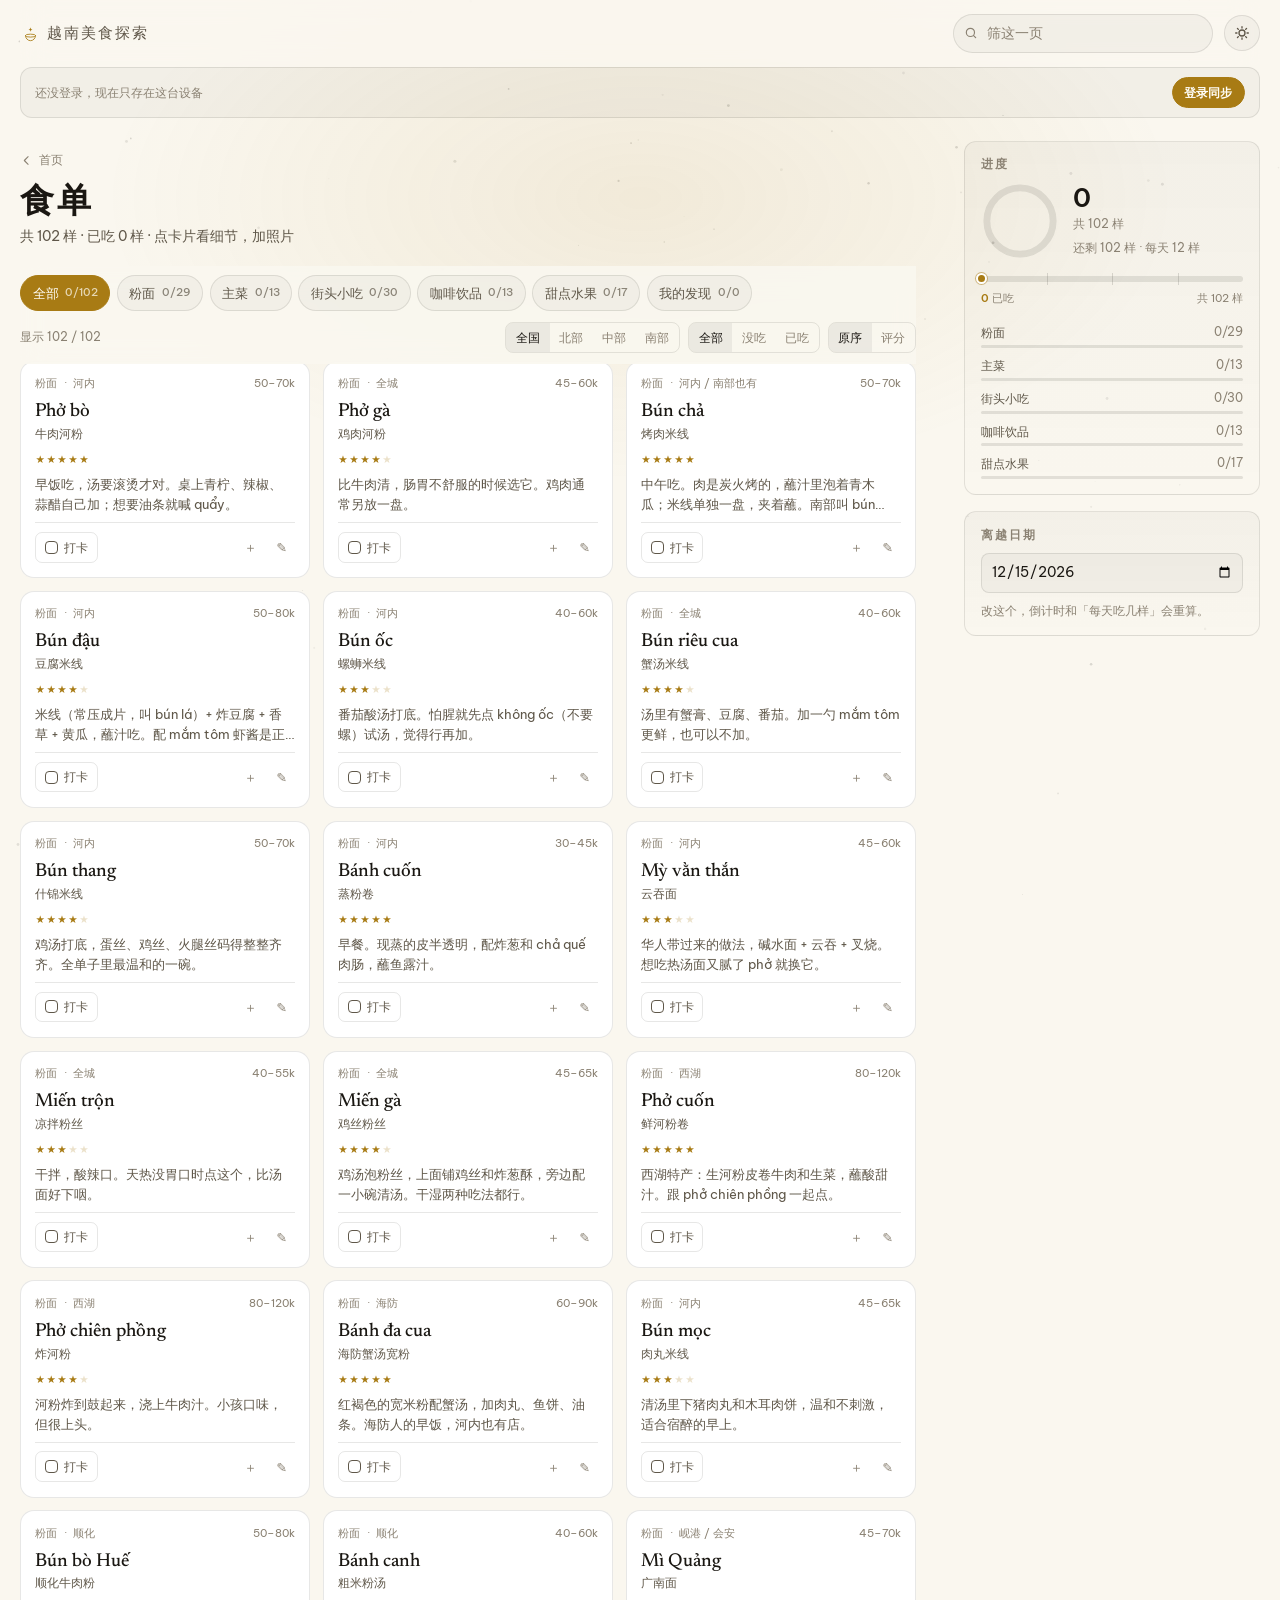
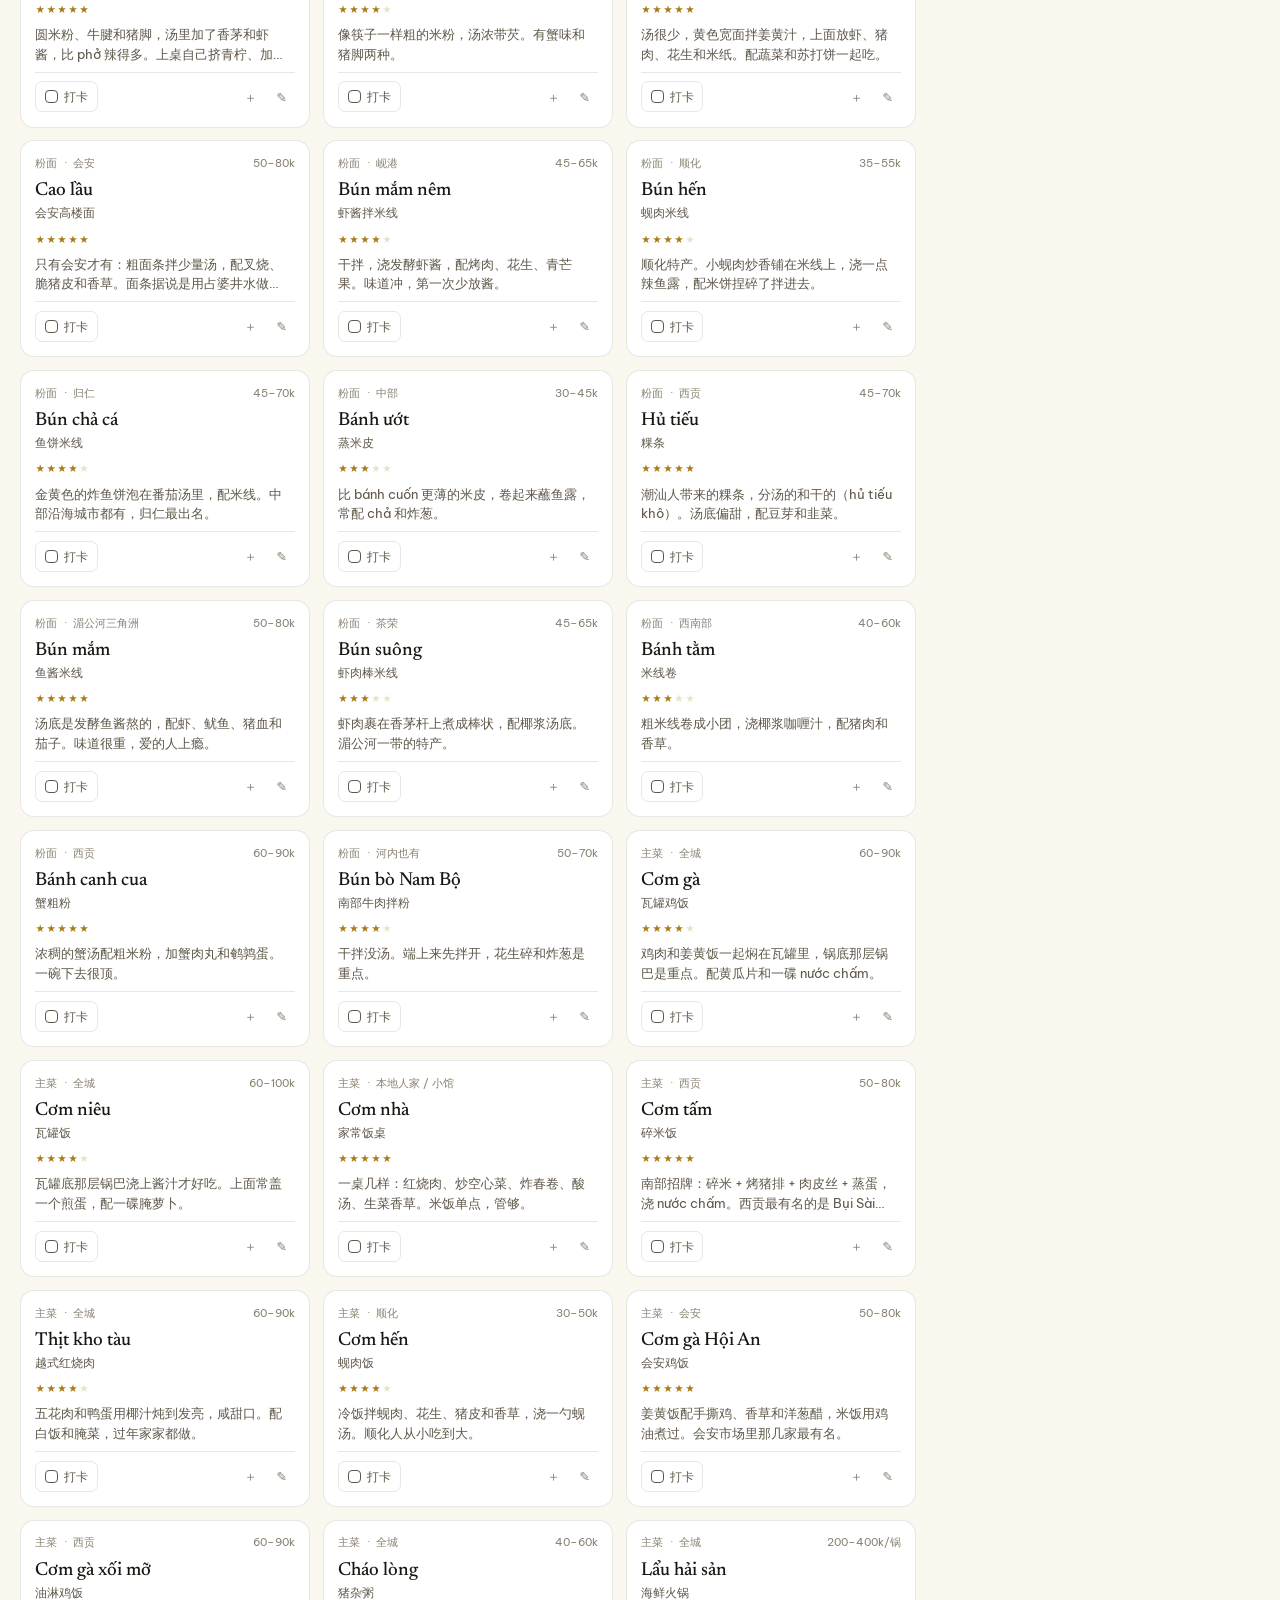
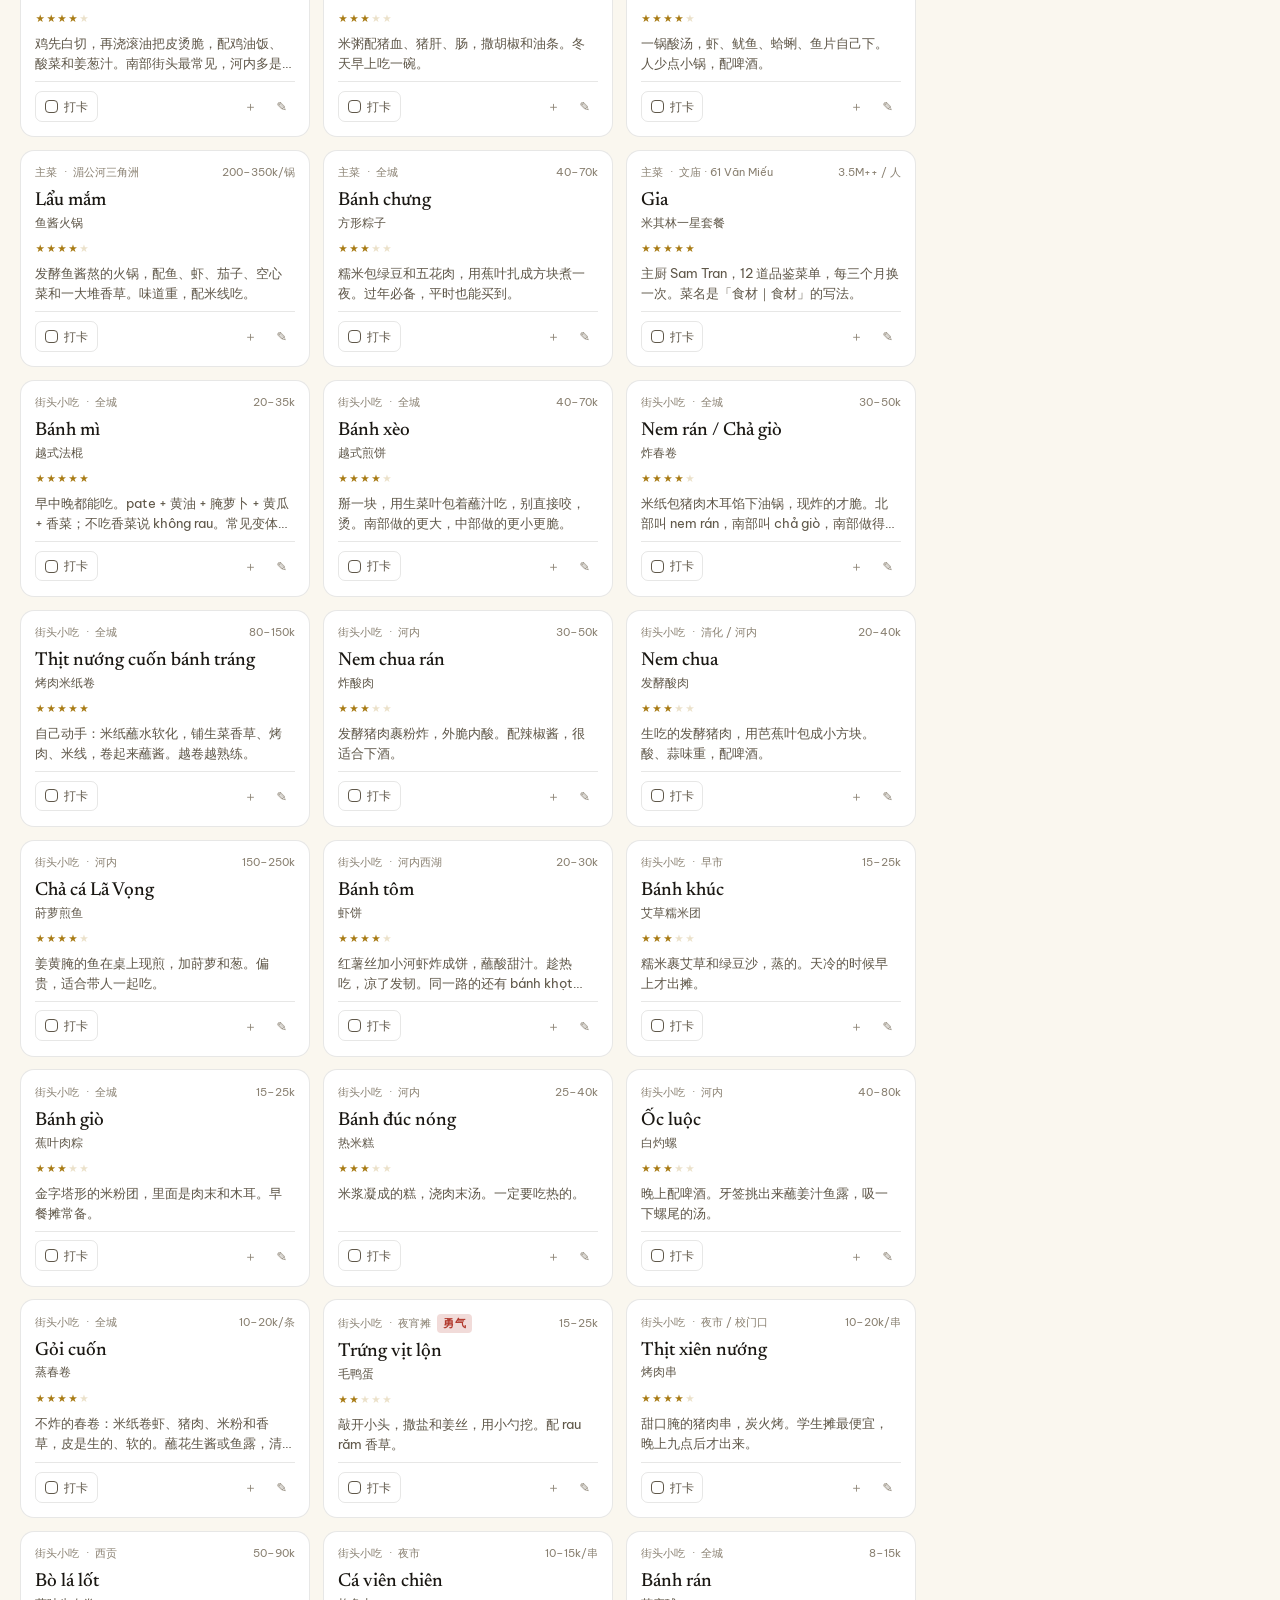
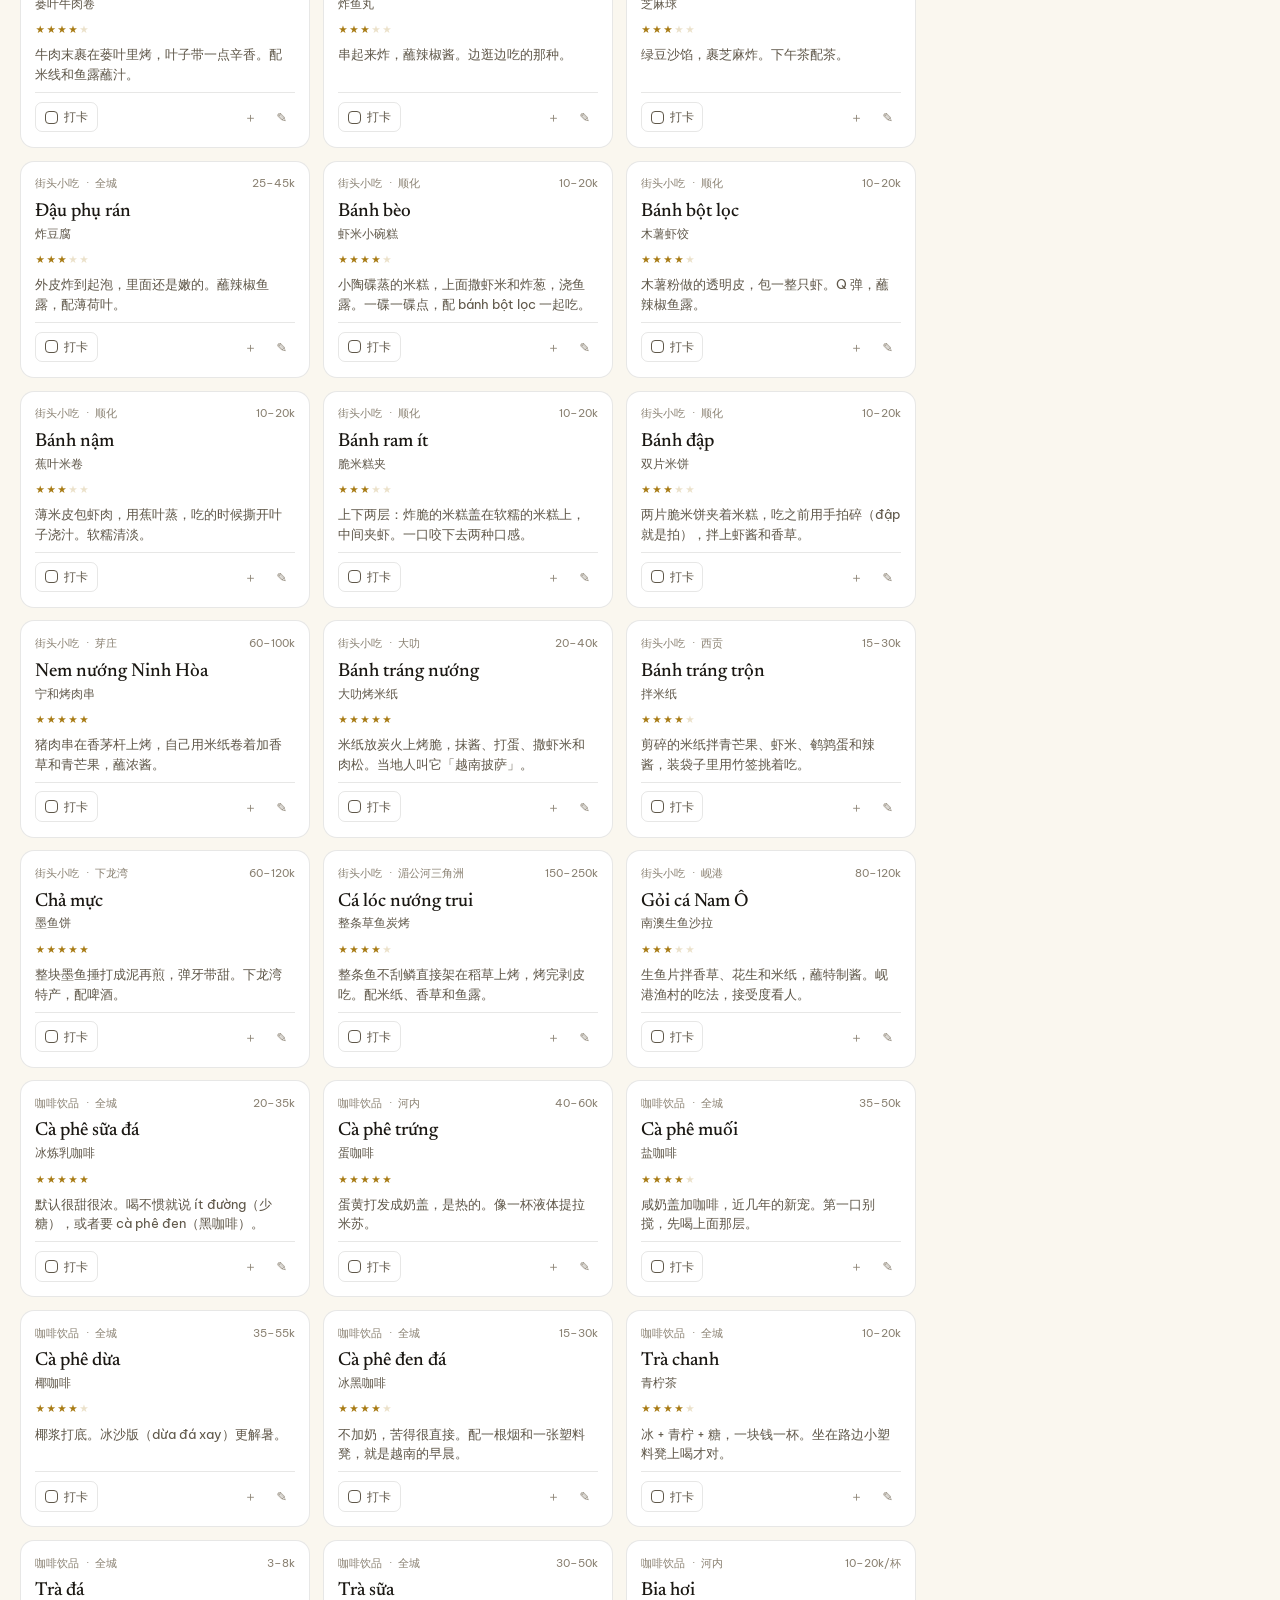
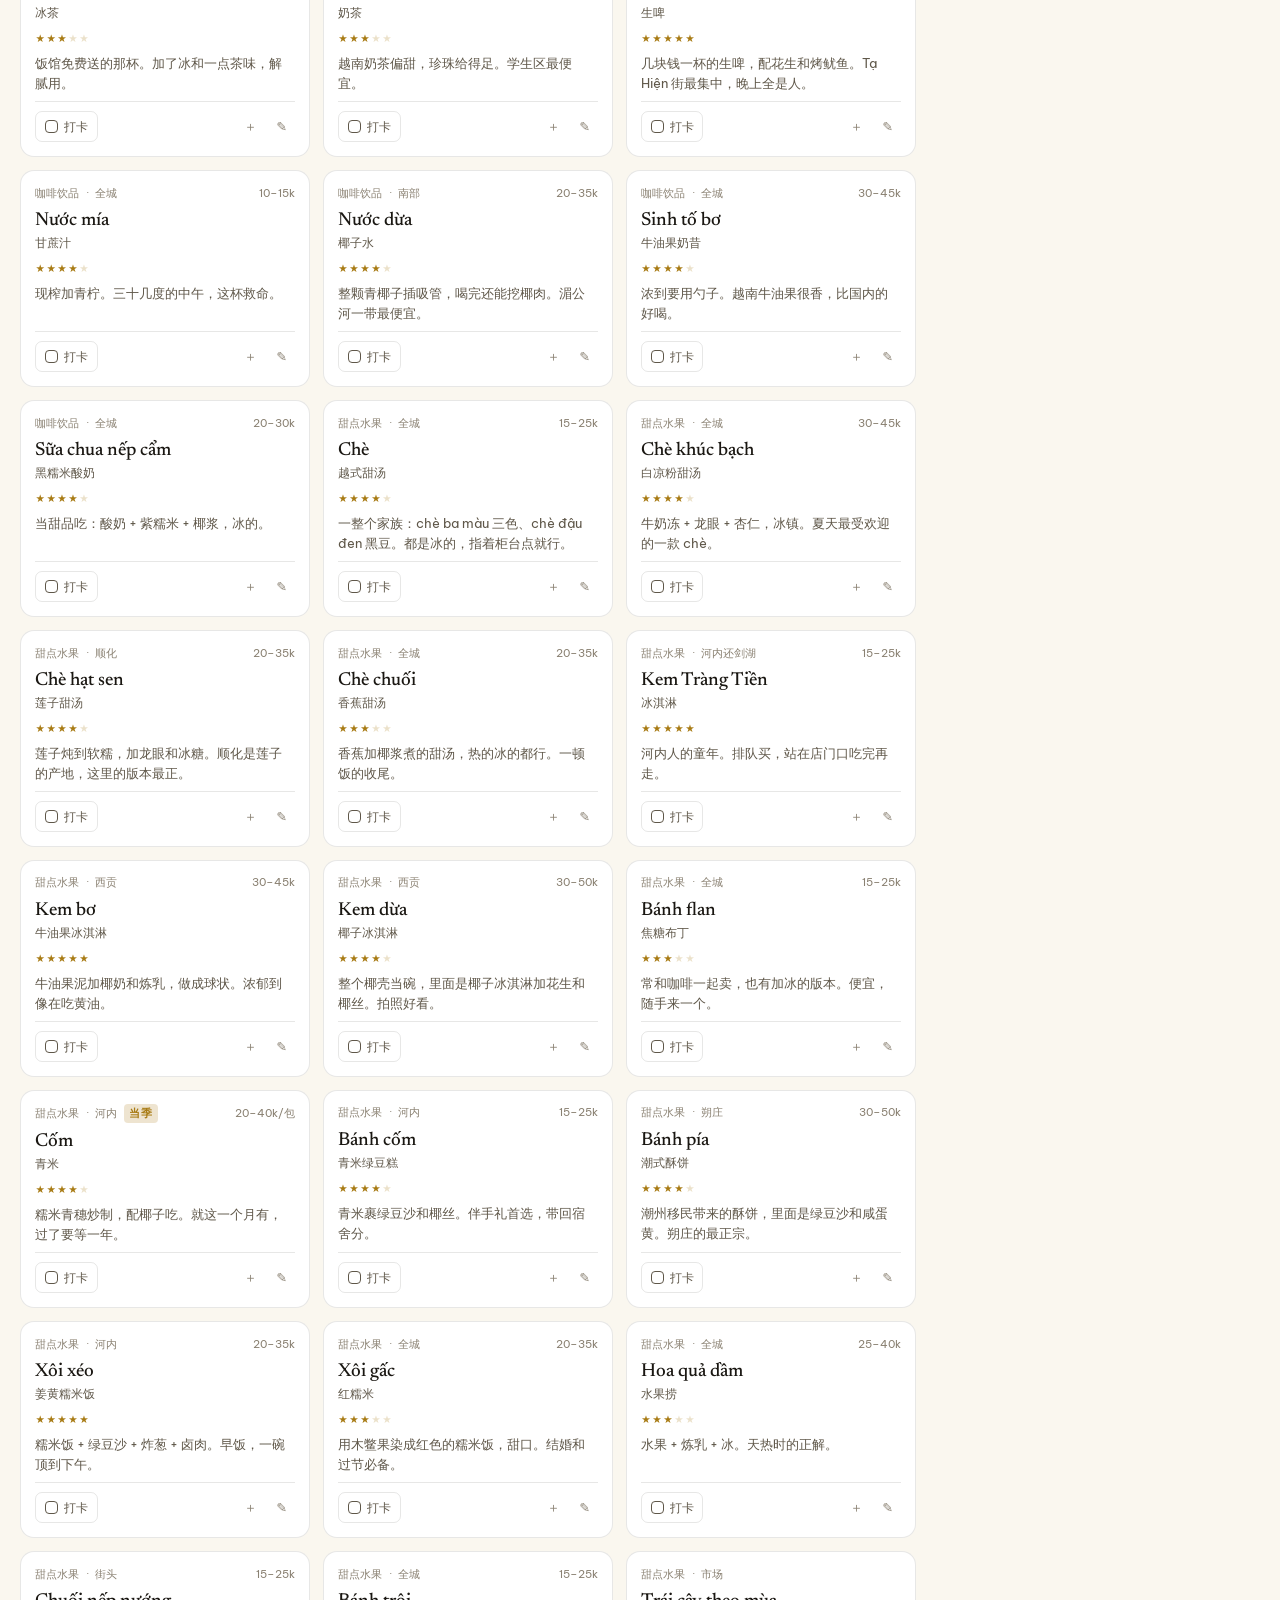
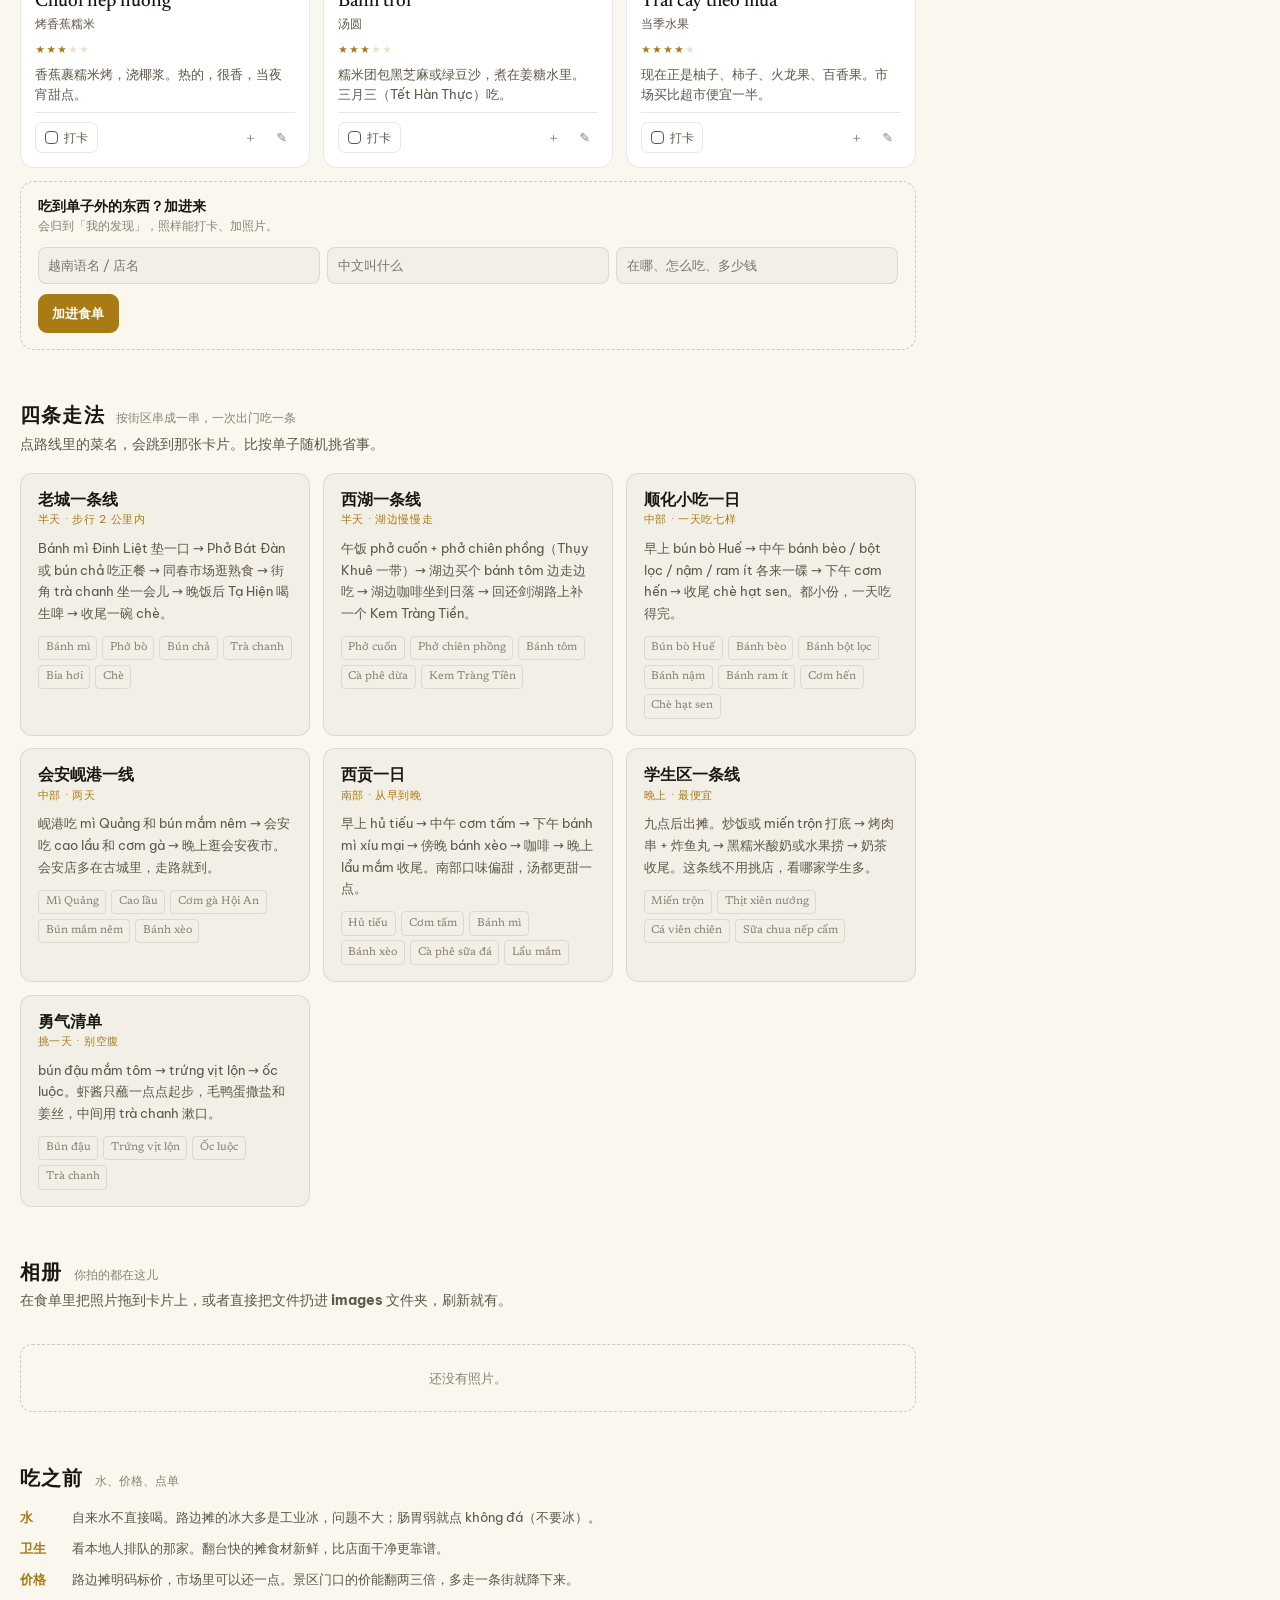
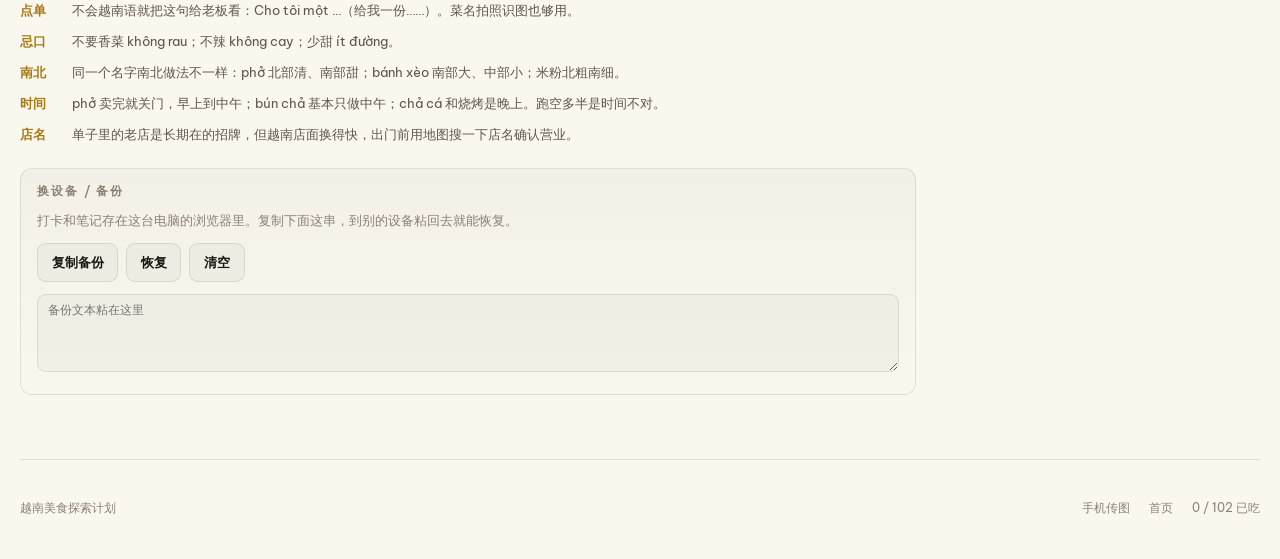
==== commit 5920a9b6: "换成斗笠图标，补 iOS 主屏幕与 manifest 配置 Co-Authored-By: Claude Code <noreply@anthropic.com>" ====
--- a/plan.html
+++ b/plan.html
@@ -6,6 +6,13 @@
 <title>食单 · 越南美食探索</title>
 <meta name="theme-color" content="#0B0E0C">
 <link rel="icon" href="assets/app.ico">
+<link rel="apple-touch-icon" href="assets/apple-touch-icon.png">
+<link rel="manifest" href="manifest.webmanifest">
+<meta name="apple-mobile-web-app-capable" content="yes">
+<meta name="mobile-web-app-capable" content="yes">
+<meta name="apple-mobile-web-app-status-bar-style" content="black-translucent">
+<meta name="apple-mobile-web-app-title" content="越南食单">
+
 <link rel="preconnect" href="https://fonts.gstatic.com" crossorigin>
 <link rel="stylesheet" href="https://fonts.googleapis.com/css2?family=Be+Vietnam+Pro:wght@300;400;500;600;700&family=Newsreader:wght@400;500;600&display=swap">
 <link rel="stylesheet" href="assets/app.css">
--- a/assets/app.css
+++ b/assets/app.css
@@ -141,7 +141,60 @@
 
 @media (max-width:640px){
   .logotype .lt{display:none}
-  .search{max-width:none;flex:1 1 auto}
+  .topbar{gap:.4rem}
+  .topbar .spacer{display:none}
+  .search{flex:1 1 auto;min-width:0;max-width:none}
+  .iconbtn{flex:0 0 auto}
+  .authbar{font-size:.74rem;padding:.5rem .7rem}
+}
+
+/* 登录条 */
+.authbar{
+  position:relative;z-index:2;
+  display:flex;align-items:center;gap:.6rem;
+  max-width:1240px;margin:0 auto;
+  padding:.55rem .9rem;margin-bottom:.4rem;
+  border:1px solid var(--line);border-radius:12px;
+  background:var(--panel);
+  font-size:.78rem;color:var(--fg-3);
+}
+.authbar .msg{flex:1;min-width:0;overflow:hidden;text-overflow:ellipsis;white-space:nowrap}
+.authbar .act{
+  flex:0 0 auto;padding:.32rem .7rem;border-radius:999px;
+  font-size:.76rem;font-weight:600;
+  border:1px solid var(--gold);background:var(--gold);color:#1A1408;
+}
+.authbar.on{border-color:color-mix(in srgb, var(--jade) 35%, var(--line))}
+.authbar.on .act{border-color:var(--line-2);background:transparent;color:var(--fg-2);font-weight:500}
+:root[data-theme="light"] .authbar .act{color:#FFFDF6}
+
+.authwrap{
+  position:fixed;inset:0;z-index:110;display:grid;place-items:center;
+  background:rgba(0,0,0,.65);padding:1.2rem;
+  opacity:0;pointer-events:none;transition:opacity .2s;
+}
+.authwrap.open{opacity:1;pointer-events:auto}
+.authbox{
+  width:min(340px,100%);padding:1.4rem 1.3rem 1.2rem;
+  background:var(--bg-2);border:1px solid var(--line-2);border-radius:16px;
+  box-shadow:var(--shadow);
+}
+.authbox h2{font-family:var(--f-sign);font-size:1.15rem;letter-spacing:.06em;font-weight:600}
+.authbox p{font-size:.78rem;color:var(--fg-3);line-height:1.7;margin:.5rem 0 .9rem}
+.authbox input{
+  width:100%;padding:.65rem .75rem;font:inherit;font-size:.9rem;color:var(--fg);
+  background:var(--panel);border:1px solid var(--line);border-radius:10px;margin-bottom:.6rem;
+}
+.authbox input:focus{outline:none;border-color:var(--line-2)}
+.authbox button.go{
+  width:100%;padding:.7rem;border-radius:10px;font-size:.9rem;font-weight:600;
+  border:1px solid var(--gold);background:var(--gold);color:#1A1408;
+}
+:root[data-theme="light"] .authbox button.go{color:#FFFDF6}
+.authbox .err{color:var(--chili);font-size:.75rem;margin:.5rem 0 0;min-height:1em}
+.authbox .x{
+  float:right;color:var(--fg-3);font-size:1.2rem;line-height:1;
+  width:28px;height:28px;margin:-.3rem -.3rem 0 0;
 }
 
 /* ── 版式 ── */
